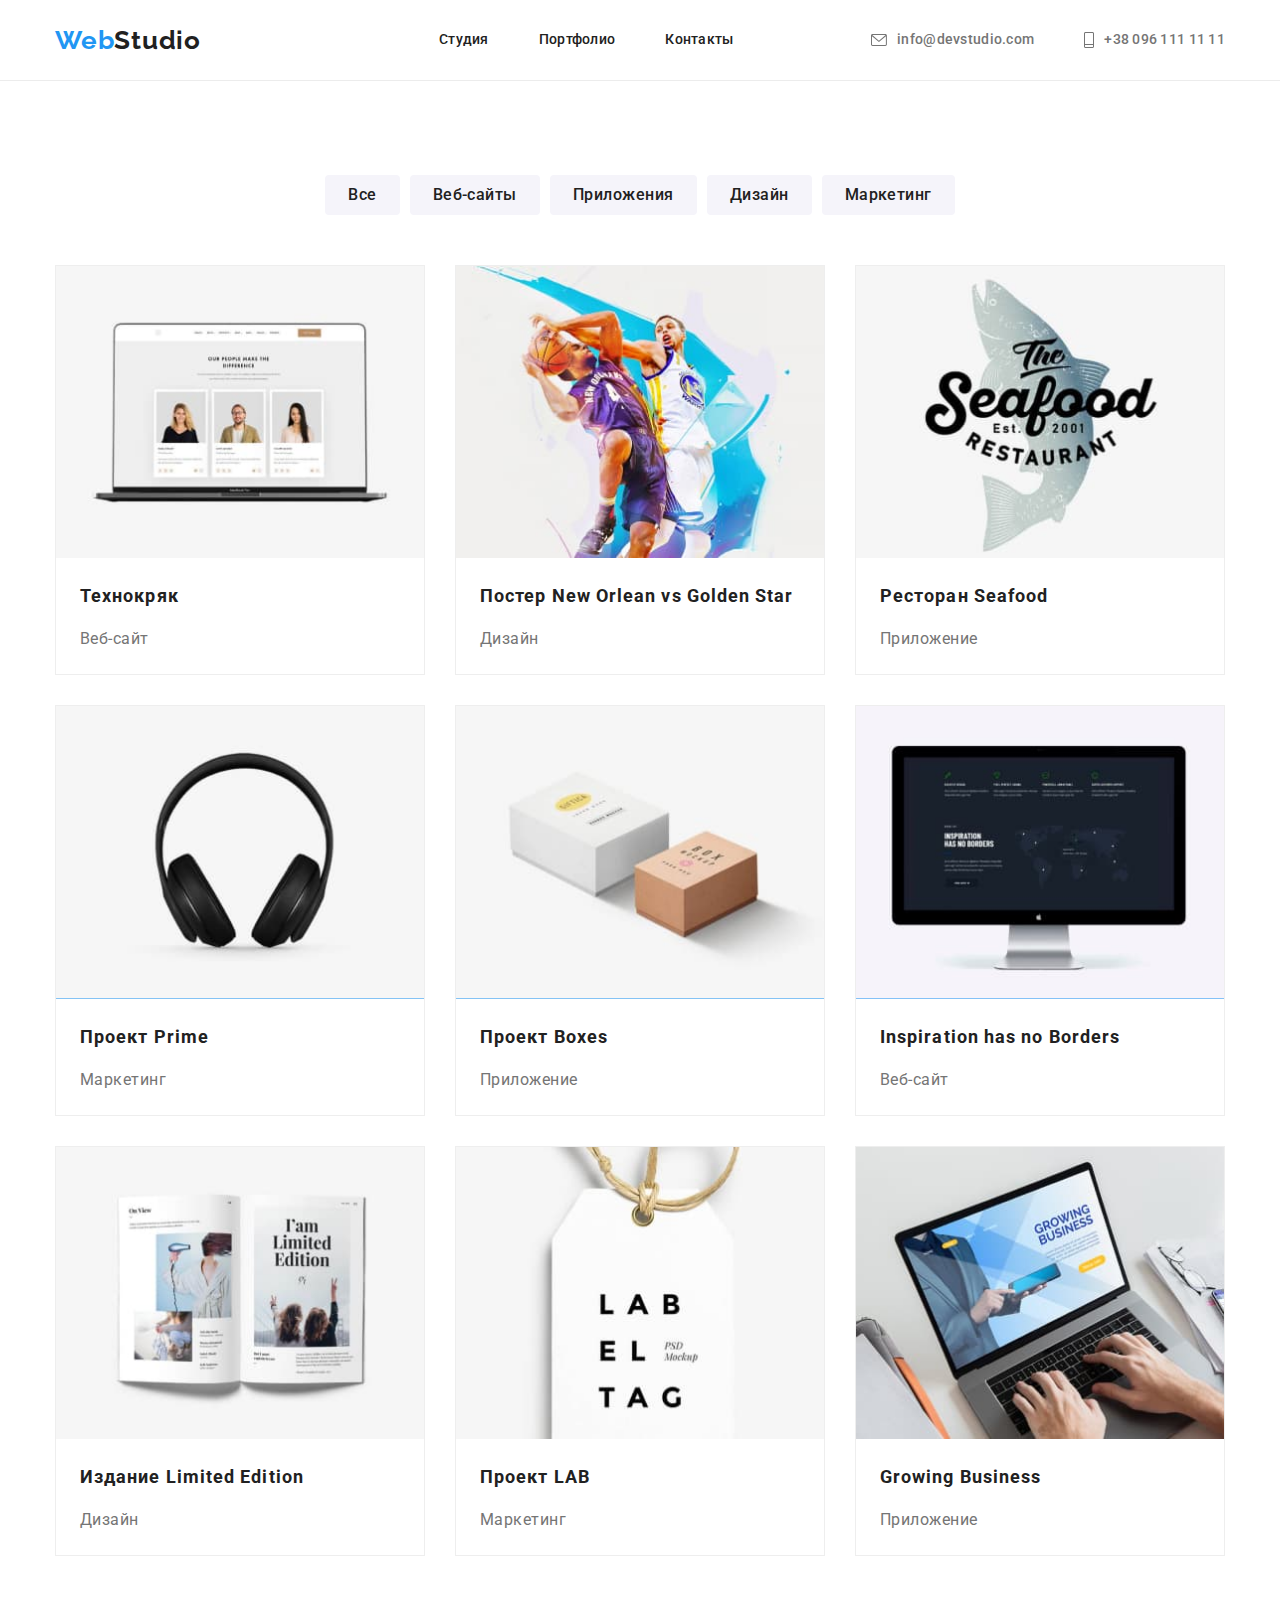
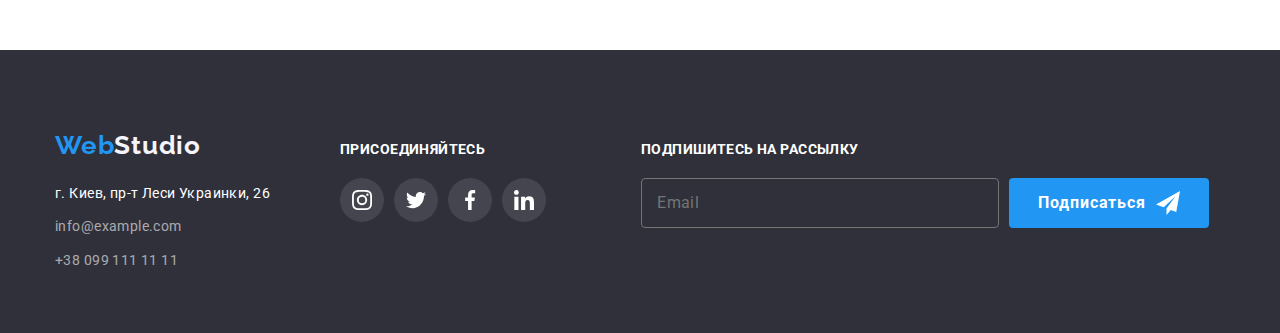
==== portfolio.html @ f43c283a "Initial commit" ====
<!DOCTYPE html>
<html lang="en">
<head>
    <meta charset="UTF-8">
    <meta http-equiv="X-UA-Compatible" content="IE=edge">
    <meta name="viewport" content="width=device-width, initial-scale=1.0">
    <title>Portfolio</title>
    <link rel="preconnect" href="https://fonts.googleapis.com">
    <link rel="preconnect" href="https://fonts.gstatic.com" crossorigin>
    <link href="https://fonts.googleapis.com/css2?family=Raleway:wght@700&family=Roboto:wght@400;500;700;900&display=swap" rel="stylesheet">  
    <link rel="stylesheet" href="https://cdnjs.cloudflare.com/ajax/libs/modern-normalize/1.1.0/modern-normalize.min.css">
    <link rel="stylesheet" href="./css/styles.css"> 
</head>
<body>
     <!--Навігація у шапці-->
     <header class="border-line">
      <div class="container line">
        <nav class="main-nav">
          <a class="logo" href="./index.html">
            <span class="logo accent">Web</span><span class="logo basic">Studio</span>
          </a>
          <ul class="links list ">
            <li class="link-item">
              <a class="navigation" href="./index.html">Студия</a>
            </li>
            <li class="link-item">
              <a class="navigation" href="./portfolio.html">Портфолио</a>
            </li>
            <li class="link-item">
              <a class="navigation" href="Контакты">Контакты</a>
            </li>
          </ul>
        </nav> 
          <ul class="address list">
            <li class="info">
              <a class="contact" href="mailto:info@devstudio.com">
                <svg class="icon" width="16" height="12"> 
                  <use href="./images/icon/sprite.svg#envelope"></use> 
              </svg>info@devstudio.com
              </a>
            </li>
            <li class="info"> 
              <a class="contact" href="tel:+380961111111">
                <svg class="icon" width="10" height="16"> 
                  <use href="./images/icon/sprite.svg#phone"></use> 
              </svg> +38 096 111 11 11
            </a>
             </li>
          </ul>        
      </div>
      
    </header>
      <main>
          <!-- Секція з кнопок -->
          <section class="section" >
            <div class="container">
              <h1 class="hidden-block">Портфолио</h1>
              <ul class="button-list">
                  <li class="button-item">
                    <button class="btn" type="button">Все</button>
                 </li>
                 <li class="button-item">
                    <button class="btn" type="button">Веб-сайты</button>
                 </li>
                 <li class="button-item">
                    <button class="btn" type="button">Приложения</button>
                 </li>
                 <li class="button-item">
                    <button class="btn" type="button">Дизайн</button>
                 </li>
                 <li class="button-item">
                    <button class="btn" type="button">Маркетинг</button>
                 </li>
              </ul>
              <ul class="image-list">
                  <li class="image-item">
                    <a class="card-link" href="./portfolio.html">
                    <div class="relative-thumb">
                      <img src="./images/port (9).jpg" alt="Технокряк" width="370" height="294">
                      <p class="project-info">Ресурс предлагает комплексные предложения с разным уровнем функционала и сервисов.Все это позволит посетителю получить исчерпывающие сведения о компании или частном лице.</p>
                    </div>
                    <div class="thumb">
                      <h2 class="image-name">Технокряк</h2>
                      <p class="type">Веб-сайт</p>
                    </div> 
                  </a>
                  </li>
                  <li class="image-item">
                    <a class="card-link" href="./portfolio.html">
                    <div class="relative-thumb">
                      <img src="./images/port (8).jpg" alt="Постер New Orlean vs Golden Star" width="370" height="294">
                      <p class="project-info">Ресурс предлагает комплексные предложения с разным уровнем функционала и сервисов.Все это позволит посетителю получить исчерпывающие сведения о компании или частном лице.</p>
                    </div>
                    <div class="thumb">
                      <h2 class="image-name">Постер New Orlean vs Golden Star </h2>
                    <p class="type">Дизайн</p>
                    </div>  
                  </a> 
                  </li>
                  <li class="image-item">
                    <a class="card-link" href="./portfolio.html">
                    <div class="relative-thumb">
                      <img src="./images/port (7).jpg" alt="Ресторан Seafood" width="370" height="294">
                      <p class="project-info">Ресурс предлагает комплексные предложения с разным уровнем функционала и сервисов.Все это позволит посетителю получить исчерпывающие сведения о компании или частном лице.</p>
                    </div>
                    <div class="thumb">
                      <h2 class="image-name">Ресторан Seafood</h2>
                      <p class="type">Приложение</p> 
                    </div>
                  </a>
                  </li>
                  <li class="image-item">
                    <a class="card-link" href="./portfolio.html">
                    <div class="relative-thumb">
                      <img src="./images/port (6).jpg" alt="Проект Prime" width="370" height="294">
                      <p class="project-info">Ресурс предлагает комплексные предложения с разным уровнем функционала и сервисов.Все это позволит посетителю получить исчерпывающие сведения о компании или частном лице.</p>
                    </div>
                    <div class="thumb">
                      <h2 class="image-name">Проект Prime</h2>
                      <p class="type">Маркетинг</p>
                    </div>  
                    </a>
                </li>
                <li class="image-item">
                  <a class="card-link" href="./portfolio.html">
                  <div class="relative-thumb">
                    <img src="./images/port (5).jpg" alt="Проект Boxes" width="370" height="294">
                    <p class="project-info">Ресурс предлагает комплексные предложения с разным уровнем функционала и сервисов.Все это позволит посетителю получить исчерпывающие сведения о компании или частном лице.</p>
                  </div>
                  <div class="thumb">
                    <h2 class="image-name">Проект Boxes </h2>
                    <p class="type">Приложение</p>
                  </div>
                </a>
                </li>
                <li class="image-item">
                  <a class="card-link" href="./portfolio.html">
                  <div class="relative-thumb">
                    <img src="./images/port (1).jpg" alt="Inspiration has no Borders" width="370" height="294">
                    <p class="project-info">Ресурс предлагает комплексные предложения с разным уровнем функционала и сервисов.Все это позволит посетителю получить исчерпывающие сведения о компании или частном лице.</p>
                  </div>
                  <div class="thumb">
                    <h2 class="image-name">Inspiration has no Borders</h2>
                    <p class="type">Веб-сайт</p>
                  </div>
                </a>
                </li>
                <li class="image-item">
                  <a class="card-link" href="./portfolio.html">
                  <div class="relative-thumb">
                    <img src="./images/port (4).jpg" alt="Издание Limited Edition" width="370" height="294">
                   <p class="project-info">Ресурс предлагает комплексные предложения с разным уровнем функционала и сервисов.Все это позволит посетителю получить исчерпывающие сведения о компании или частном лице.</p>
                  </div>
                  <div class="thumb">
                    <h2 class="image-name">Издание Limited Edition</h2>
                    <p class="type">Дизайн</p>
                  </div>
                </a>
              </li>
              <li class="image-item">
                <a class="card-link" href="./portfolio.html">
                <div class="relative-thumb">
                  <img src="./images/port (3).jpg" alt="Проект LAB" width="370" height="294">
                  <p class="project-info">Ресурс предлагает комплексные предложения с разным уровнем функционала и сервисов.Все это позволит посетителю получить исчерпывающие сведения о компании или частном лице.</p> 
                </div>
                <div class="thumb">
                  <h2 class="image-name">Проект LAB </h2>
                  <p class="type">Маркетинг</p>
                </div>
              </a>
              </li>
              <li class="image-item">
              <a class="card-link" href="./portfolio.html">
                <div class="relative-thumb">
                  <img src="./images/port (2).jpg" alt="Growing Business" width="370" height="294">
                  <p class="project-info">Ресурс предлагает комплексные предложения с разным уровнем функционала и сервисов.Все это позволит посетителю получить исчерпывающие сведения о компании или частном лице.</p>  
                </div>
                <div class="thumb">
                  <h2 class="image-name">Growing Business</h2>
                  <p class="type">Приложение</p> 
                </div>
              </a>
              </li>   
              </ul>
            </div>  
          </section>
      </main>
      <footer class="footer">
        <div class="container footer-finish">
          <div>
            <div class="webstudio">
            <a class="logotype" href="./index.html">
              <span class="logotype start">Web</span><span class="logotype end">Studio</span>
            </a>
          </div> 
          <address class="address-footer">
              <ul class="info-list">
                  <li class="list-item">
                    <a class="map" href="https://www.google.com/maps/d/u/0/viewer?mid=10uSM3H-mIU3GznYo2szRIEphczw&hl=en_US&ll=50.427326999999984%2C30.538092&z=17">г. Киев, пр-т Леси Украинки, 26</a>
                  </li>
                  <li class="list-item">
                    <a class="contact-footer" href="mailto:info@example.com">info@example.com</a>
                  </li>
                  <li class="list-item">
                    <a class="contact-footer" href="tel:+380991111111">+38 099 111 11 11</a>
                  </li>
              </ul>
          </address>     
          </div>
          
        <div class="join-info">
          <p class="join-us"> ПРИСОЕДИНЯЙТЕСЬ</p>
          <ul class="join-list">
            <li class="join-item">
              <a class="join-link" href="" aria-label="Instagram"> 
              <svg class="join-icon" width="20" height="20"> 
                  <use href="./images/icon/sprite.svg#instagram"></use> 
              </svg> </a> 
            </li>
            <li class="join-item">
              <a class="join-link" href="" aria-label="Instagram"> 
              <svg class="join-icon" width="20" height="20"> 
                  <use href="./images/icon/sprite.svg#twitter"></use> 
              </svg> </a> 
            </li>
            <li class="join-item">
              <a class="join-link" href="" aria-label="Instagram"> 
              <svg class="join-icon" width="20" height="20"> 
                  <use href="./images/icon/sprite.svg#facebook"></use> 
              </svg> </a> 
            </li>
            <li class="join-item">
              <a class="join-link" href="" aria-label="Instagram"> 
              <svg class="join-icon" width="20" height="20"> 
                  <use href="./images/icon/sprite.svg#linkedin"></use> 
              </svg> </a> 
            </li>
          </ul>
        </div>
        <div class="subscription">
          <p class="subscribe-us">Подпишитесь на рассылку</p>
          <form class="footer-form">
            <label class="hidden-block" for="email">Email</label>
            <input class="email-input" type="email" name="email" id="email" placeholder="Email">
            <button class="footer-button" type="submit">
                <span class="footer-subscription">
                  Подписаться
                  <svg class="icon-send" width="24" height="24"> 
                    <use href="./images/icon/sprite.svg#send"></use> 
                </svg>
                </span>
            </button>
          </form>
        </div>
      </div>
    </footer>
</body>
</html>
---- css/styles.css ----
html {
    box-sizing: border-box;
}

*,
*::after,
*::before {
    box-sizing: inherit;
}

h1,
h2,
h3,
h4,
h5,
h6,
p {
    margin: 0;
}

ul{ 
    margin: 0; 
    padding: 0; 
    list-style: none; 
    text-decoration: none;
}

.link {
    text-decoration: none;
    color: inherit;
}

img {
    display: block;
    max-width: 100%;
    height: auto;
}

:root {
--main-text-color:#212121;
--secondary-text-color:#757575;
--main-background-color:#F5F4FA;
--secondary-background-color:#2F303A;
--logo-accent-color: #2196F3;
--logo-main-color: #F5F4FA;
--button-color: #F5F4FA;
--button-background-color:#2196F3;
--active-focus-color: #212121;
--link-text-color:#2196F3;
--link-background-color: #F5F4FA;
--rare-white-text-color: #FFFFFF;
--contacts-text-color: rgba(255, 255, 255, 0.6);
}
body{
    font-family: Roboto, sans-serif;
}

.container{
    width: 1200px;
    padding-left: 15px;
    padding-right: 15px;
    margin: 0 auto;
    /* outline: 2px solid tomato;  */
}

/* LOGO */
.border-line{
    border-bottom: 1px solid rgba(236, 236, 236, 1);
}
.logo{
font-family: 'Raleway';
font-style: normal;
font-weight: 700;
font-size: 26px;
line-height: 1.19;
letter-spacing: 0.03em;
text-decoration: none;
}
.logo .accent{
color: var(--logo-accent-color);
}
.logo .basic{
color: var(--main-text-color);
}
/* LINKS */

.navigation{
color: var(--main-text-color);
text-decoration: none;
transition: color 250ms cubic-bezier(0.4, 0, 0.2, 1);
}
.navigation:hover {
 background-color: transparent;
 color: #2196F3;
 }
 .navigation:focus {
  color: var(--active-focus-color);
}
.navigation:active {
  color: var(--active-focus-color);
 }
.navigation {
 cursor: pointer;
 text-decoration: none;
 }
 .links .navigation{
     display: block;
     padding-top: 32px;
     padding-bottom: 32px;
 }
 .navigation{
    position: relative;
}
.navigation::after{
    position: absolute;
    content:"" ;
    display: block;
    width: 100%;
    height: 5px;
    background-color: #2196F3;
    left: 0;
    bottom: 0;
    border-radius: 2px;
    opacity: 0;
    transition: opacity 250ms cubic-bezier(0.4, 0, 0.2, 1)
}
.navigation:hover::after{
    opacity: 1;
}
 /* WEBSTUDIO HEADER*/
 .line{
    display: flex;
    align-items: center;

} 
  /*LINKS */
  .links {
      display: flex;
  }
.link-item{
font-weight: 500;
font-size: 14px;
line-height: 1.14;
letter-spacing: 0.02em;
text-decoration: none;
list-style-type: none; 
color: var(--main-text-color);
background-color: transparent;
}
.links .link-item:not(:last-child){
    margin-right: 50px;
}
.links{
    margin-left: 238px;
}
.main-nav{
    display: flex;
    align-items: center;

}
.contact{
    align-items: center;
    display: flex;
    transition: color 250ms cubic-bezier(0.4, 0, 0.2, 1);
}
.contact{
    list-style-type: none; 
}

.address{
    margin-left: auto;
}
/* ADDRESS */
.address{
    display: flex;
    align-items: center;
}
.address{
color: var(--secondary-text-color);
font-weight: 500;
font-size: 14px;
line-height: 1.14;
letter-spacing: 0.02em;
text-decoration: none;
list-style-type: none;
}
.address .info:not(:last-child){
    margin-right: 50px;
}
.address .contact{
    display: flex;
    padding-top: 32px;
    padding-bottom: 32px;

}

.contact:hover {
background-color: transparent;
color: var(--link-text-color);
}
.contact:focus {
    color: var(--active-focus-color);
}
.contact:active {
    color: var(--active-focus-color);
}
.contact {
    cursor: pointer;
}
.contact{
    color:  var(--secondary-text-color);
    text-decoration: none;
}
/* .......ICON......... */
.icon{
    margin-right: 10px;
    fill: currentColor;
    transition: color 250ms cubic-bezier(0.4, 0, 0.2, 1);
}
.icon:hover,
.icon:focus{
    color: var(--link-text-color);
}

/* MAIN */

.hero{
    background-image: linear-gradient(
        to right,
        rgba(47, 48, 58, 0.4),
        rgba(47, 48, 58, 0.4)
    ),
    url("../images/hero.jpg");
    background-repeat: no-repeat;
    background-position: center;
    background-size: cover;
}
.hero{
    text-align: center;
    padding-top: 200px;
    padding-bottom: 200px;
    max-width: 1600px;
    height: 600px;
    margin-left: auto;
    margin-right: auto;
}
/* .....................modal window.............. */

.header{
color: var(--rare-white-text-color);
/* background-color: var(--secondary-background-color); */

font-weight: 900;
font-size: 44px;
line-height: 1.36;
text-align: center;
letter-spacing: 0.06em;
text-transform: uppercase;
padding-bottom: 30px;
}
.button{
    border-radius: 4px;
    padding: 10px 32px;
    border: 1px solid transparent;
    align-items: center;
    text-align: center;
    
    font-weight: 700;
    font-size: 16px;
    line-height: 1.87;
    
    letter-spacing: 0.06em;
    color: var(--button-color);
    background-color: var(--button-background-color);
    transition: color 250ms cubic-bezier(0.4, 0, 0.2, 1);
    }
.button:hover {
    background: var(--button-background-color);
    color: var(--button-color);
}
.button:focus {
    color: var(--active-focus-color);
}
.button:active {
    color: var(--active-focus-color);
}
.button{
    cursor: pointer;
}

/* SECTIONS */
.section{
    padding-top: 94px;
    padding-bottom: 94px;
}
/* FEATURES */

.blocks{
font-weight: 700;
font-size: 36px;
line-height: 1.16;
text-align: center;
letter-spacing: 0.03em;
color: var(--main-text-color);
}
.hidden-block{
    position: absolute;
    width: 1px;
    height: 1px;
    margin: -1px;
    border: 0;
    padding: 0;
    white-space: nowrap;
    clip-path: inset(100%);
    clip: rect(0 0 0 0);
    overflow: hidden;
}
.feature-list{
    display: flex;
}
.feature-list .list-item{
    width: 270px;
}
.feature-list .list-item:not(:last-child){
margin-right: 30px;
}

.list-item{
    list-style-type: none;
    text-decoration: none;
}
.features{
font-weight: 700;
font-size: 14px;
line-height: 1.16;
letter-spacing: 0.03em;
text-transform: uppercase;
color: var(--main-text-color);
}
.features{
    margin-bottom: 10px;
}
.description{
font-weight: 400;
font-size: 14px;
line-height: 1.71;
letter-spacing: 0.03em;
color: var(--secondary-text-color);
}
.background-icon{
   padding: 25px 100px;
   justify-content: center;
   align-items: center;
   margin-bottom: 30px;
   background-color: #dbdbde;
}
/* .............................................WHAT WE DO .............................*/
.what-we-do{
    padding-top: 0;
}
.blocks{
    margin-bottom: 50px;
}
.task-list{
    display: flex;
}
.what-we-do .list-item{
    width: 370px;
}
.what-we-do .list-item:not(:last-child){
    margin-right: 30px;
}
.list-item{
    position: relative;
}
.app{
font-weight: 700;
font-size: 14px;
line-height: 1.14;
text-align: center;
letter-spacing: 0.03em;
text-transform: uppercase;
color: var(--rare-white-text-color);
}
.overlay-apps{
    position: absolute;
    display: flex;
    justify-content: center;
    align-items: center;
    width: 370px;
    height: 70px;
    left: 0;
    bottom: 0;
    background-color: rgba(47, 48, 58, 0.8);

}
/* .................................................COMMAND ......................................*/

.team-list{
    display: flex;
}
.team-list .list-item:not(:last-child){
    margin-right: 30px;  
}
.team-list .list-item{
    box-shadow: 0px 1px 3px rgba(0, 0, 0, 0.12), 0px 1px 1px rgba(0, 0, 0, 0.14), 0px 2px 1px rgba(0, 0, 0, 0.2);
border-radius: 0px 0px 4px 4px;
}

.name{
font-weight: 500;
font-size: 16px;
line-height: 1.18;
text-align: center;
letter-spacing: 0.03em;
color: var(--main-text-color);
margin-bottom: 10px;
}
.measures{
    margin-top: 30px;
    margin-bottom: 16px;
}
.occupation{
    font-weight: 400;
    font-size: 16px;
    line-height: 1.18;
    text-align: center;
    letter-spacing: 0.03em;
    color: var(--secondary-text-color);
}

.section .team .list-item{
    box-shadow: 0 10px 10px -5px rgba(0,0,0,0.3);
}

 .network-list{
    display: flex;
    justify-content: center;
    margin-top: 30px;
    margin-bottom: 30px;
}

.network-link{
    transition: background-color 250ms cubic-bezier(0.4, 0, 0.2, 1),
    fill 250ms cubic-bezier(0.4, 0, 0.2, 1),
    border-radius 250ms cubic-bezier(0.4, 0, 0.2, 1) ;
}
.network-link:hover,
.netwotk-link:focus{
    background-color: var(--button-background-color);
    border-radius: 50%;
    fill: #ffffff;
 }
 
.network-item:not(:last-child){
    margin-right: 10px;
} 


.network-link{
    fill: #AFB1B8;
    width: 44px;
    height: 44px;
    display: flex;
    border-radius: 50%;
    justify-content: center;
    align-items: center;
}



/* ................................... ..... . . .  .. .CLIENTS...................................... */
.clients-list{
    display: flex; 
 }
.clients-item{
    display: flex;
    align-items: center;
    justify-content: center;
    cursor: pointer;
    width: 170px;
}
.clients-item:not(:last-child) {
    margin-right: 30px;
}
.clients-link {
    fill: #AFB1B8;
    display: flex;
    width: 170px;
    height: 92px;
    justify-content: center;
    align-items: center;
    color: #AFB1B8;
    border: 1px solid #AFB1B8;
    border-radius: 4px;
    cursor: pointer;
    transition: color 250ms cubic-bezier(0.4, 0, 0.2, 1),
    border 250ms cubic-bezier(0.4, 0, 0.2, 1);
}
.clients-link:hover,
.clients-link:focus {
  color: var(--button-background-color);
  border: 1px solid var(--button-background-color);
}
.clients-logo{
    fill: currentColor;
}
/* ....................PORTFOLIO................ */
.button-list{
    display: flex;
    justify-content: center;
}

.button-list .button-item:not(:last-child){
    margin-right: 10px;
}
.button-list{
    list-style-type: none;
}
.button-list{
    margin-bottom: 50px;
}
.btn:hover,
.btn:focus{
    background: var(--button-background-color);
    color: var(--button-color);
}

.btn:active {
    color: var(--button-background-color);
}
.btn {
    cursor: pointer;
}
.btn{
display: inline-block;
border-radius: 4px;
padding: 6px 22px;
min-width: 72px;
border: 1px solid transparent;

font-weight: 500;
font-size: 16px;
line-height: 1.62;
text-align: center;
letter-spacing: 0.03em;
text-align: center;
color: var(--main-text-color);
background-color: var(--link-background-color);
transition: background-color 250ms cubic-bezier(0.4, 0, 0.2, 1),
color 250ms cubic-bezier(0.4, 0, 0.2, 1);
}


/* ...............PICTURES................... */
.card-link:focus .project-info,
.card-link:hover .project-info {
transform: translateY(0);
}
 .image-list{
    display: flex;
    flex-wrap: wrap;
}
.image-list{
list-style-type: none;
text-decoration: none;
}
.image-item{
margin-right: 30px;
margin-bottom: 30px;
}
.image-item:nth-child(3n) {
 margin-right: 0;
 }
.image-item:nth-last-child(-n + 3) {
    margin-bottom: 0;
}
.image-item{
    width: 370px;
    border: 1px solid #EEEEEE;
    transition:box-shadow 250ms cubic-bezier(0.4, 0, 0.2, 1);
}
.image-item:hover,
.image-item:focus{
    box-shadow: 0px 1px 1px rgba(0, 0, 0, 0.12),
    0px 4px 4px rgba(0, 0, 0, 0.06),
    1px 4px 6px rgba(0, 0, 0, 0.16);
}
.image-name{
font-weight: 700;
font-size: 18px;
line-height: 2;
letter-spacing: 0.06em;
color: var(--main-text-color);
padding-top: 20px;
text-decoration: none;
}
.image-name{
    padding-left: 24px;
    padding-right: 24px;
    margin-bottom: 10px;
}
.image-item .card-link{
    text-decoration: none;
}
.type{
font-weight: 400;
font-size: 16px;
line-height: 1.87;
letter-spacing: 0.03em;
color: var(--secondary-text-color);
padding-bottom: 20px;
text-decoration: none;
}
.type{
    padding-left: 24px;
    padding-right: 24px;
}
.image-item{
    overflow: hidden;
}
 .relative-thumb{
    position: relative;
    overflow: hidden;
}
 .project-info{
font-weight: 400;
font-size: 18px;
line-height: 1.55;
letter-spacing: 0.03em;
color: var(--rare-white-text-color);
} 
.project-info{
    content: "";
    position: absolute;
    display: flex;
    bottom: 0;
    left: 0;
    width: 100%;
    height: 100%;
    background: rgba(33, 150, 243, 0.9);
    padding: 63px 24px;
    transform: translateY(100%);
    transition: transform 1500ms cubic-bezier(0.4, 0, 0.2, 1);
}
.image-item:hover .project-info,
.image-item:focus .project-info{
    transform: translateY( 0);
} 
/* ................................FOOTER .............*/
.container  .footer-finish{
max-width: 1600px;
}
.webstudio{
    margin-top: 20px;
    margin-bottom: 20px;
}
.logotype {
font-family: 'Raleway';
font-weight: 700;
font-size: 26px;
line-height: 1.19;
letter-spacing: 0.03em;
text-decoration: none;

}
.logotype .start{
color: var(--logo-accent-color);
}
.logotype .end {
    color: var(--logo-main-color);
}
.footer{
    padding-top:60px ;
    padding-bottom:60px ;
}
.footer {
background: var(--secondary-background-color);
font-style: normal;
font-weight: 400;
font-size: 14px;
line-height: 1.7;
letter-spacing: 0.03em;

}
.address-footer{
font-style: normal;
font-size: 14px;
line-height: 1.7;
letter-spacing: 0.03em;
}
.info-list .list-item:not(:last-child){
    margin-bottom: 10px;
}
.map{
    color: var(--rare-white-text-color);
    text-decoration: none;
}
.contact-footer{
    color: var(--contacts-text-color);
    text-decoration: none;
}

.footer-finish{
    display: flex;
    align-items: baseline;
}
.join-info{
    display: block;
    margin-left: 70px;
}

.join-us{
    font-style: normal;
    font-weight: 700;
    font-size: 14px;
    line-height: 1.14;
    letter-spacing: 0.03em;
    text-transform: uppercase;
    color: var(--rare-white-text-color);
    margin-bottom: 20px;
    }
.join-list{
display: flex;
justify-content: center;
}
.join-item:not(:last-child) {
    margin-right: 10px;
  }
.join-link{
fill: #ffffff;
width: 44px;
height: 44px;
display: flex;
background-color: rgba(255, 255, 255, 0.1);
border-radius: 50%;
justify-content: center;
 align-items: center;
 transition: background-color 250ms cubic-bezier(0.4, 0, 0.2, 1);
}
.join-link:hover,
.join-link:focus{
    background-color: var(--button-background-color);
}
.subscription{
    display: block;
    margin-left: 95px;
}
.subscribe-us{
    font-style: normal;
font-weight: 700;
font-size: 14px;
line-height: 1.14;
letter-spacing: 0.03em;
text-transform: uppercase;
color: var(--rare-white-text-color);
margin-bottom: 20px;
}
.footer-form{
    display: flex;
    justify-content: center;
    align-items: center;
}
.email-input{
    width: 358px;
    height: 50px;
    margin-right: 10px;
    padding: 15px;
    background: var(--secondary-background-color);
    border-radius: 4px;
    border: 1px solid var(--secondary-text-color);
    outline: 0px;
    color: var(--rare-white-text-color);
    transition:box-shadow 250ms cubic-bezier(0.4, 0, 0.2, 1),
    border-color 250ms cubic-bezier(0.4, 0, 0.2, 1);

}
.email-input::placeholder{
    font-style: normal;
font-weight: 400;
font-size: 16px;
line-height: 1.25;
letter-spacing: 0.03em;
color: var(--secondary-text-color);
}
.email-input:hover,
.email-input:focus{
    box-shadow: 0px 1px 1px rgba(0, 0, 0, 0.12),
    0px 4px 4px rgba(0, 0, 0, 0.06),
    1px 4px 6px rgba(0, 0, 0, 0.16);
    border-color: var(--button-color);
}

.footer-button{
    display: flex;
    align-items: center;
    justify-content: center;
    width: 200px;
    height: 50px;
    background-color: var(--button-background-color);
    border-radius: 4px;
    border: transparent;
    transition:box-shadow 250ms cubic-bezier(0.4, 0, 0.2, 1);
}
.footer-button:hover,
.footer-button:focus{
    box-shadow: 0px 1px 1px rgba(0, 0, 0, 0.12),
    0px 4px 4px rgba(0, 0, 0, 0.06),
    1px 4px 6px rgba(0, 0, 0, 0.16);
}
.footer-button{
    cursor: pointer;
}
.footer-subscription{
font-weight: 700;
font-size: 16px;
line-height: 1.87;
letter-spacing: 0.06em;
color: var(--rare-white-text-color);
display: flex;
align-items: center;
justify-content: center;
}

.icon-send{
    margin-left: 10px;
}
/* -----модалка----- */

.backdrop.is-hidden {
    opacity: 0;
    pointer-events: none;
}
.backdrop{
    position: fixed;
    top: 0;
    left: 0;

    width: 100%;
    height: 100%;
    opacity: 1;
    transition: opacity 250ms cubic-bezier(0.4, 0, 0.2, 1);
    background: rgba(0, 0, 0, 0.2);

   
}

.modal{
    position: absolute;
    top: 50%;
    left: 50%;
    transform: translate(-50%, -50%);
    border-radius: 4px;

    width: 528px;
    min-height: 581px;
    padding: 40px;

    background-color: var(--primary-background-color);

    background: #FFFFFF;
    transition: opacity 250ms cubic-bezier(0.4, 0, 0.2, 1),
    box-shadow: 250ms cubic-bezier(0.4, 0, 0.2, 1);  
}

.modal:hover,
.modal:focus{
    box-shadow: 0px 4px 4px rgba(0, 0, 0, 0.25); 
}
.close-button {
    position: absolute;
    top: 8px;
    right: 8px;

    width: 30px;
    height: 30px;

    background-color: var(--primary-background-color);
    border: 1px solid rgba(0, 0, 0, 0.1);
    border-radius: 50%;

    cursor: pointer;

    transition: border 250ms cubic-bezier(0.4, 0, 0.2, 1),
    fill 250ms cubic-bezier(0.4, 0, 0.2, 1); 
}

.close-button:hover,
.close-button:focus {
    border: 1px solid rgb(189, 187, 187);
    fill: var(--button-background-color);
}
.window{
    display: flex;
    flex-direction: column;
    align-items: center;
    justify-content: center;
}
.callback{
font-weight: 700;
font-size: 20px;
line-height: 1.15;
text-align: center;
letter-spacing: 0.03em;
color: var(--main-text-color);
text-shadow: 0px 4px 4px rgba(0, 0, 0, 0.25);
margin-bottom: 12px;
}

.modal-form{
    display: flex;
    flex-direction: column;
    align-items: center;
    justify-content: center;
}
.form-label{
    position: relative;
    display: block;
    margin-bottom: 10px;
}


.modal-icon{
    position: absolute;
    top: 70%;
    left: 13px;
    transform: translateY(-50%);  
    transition: fill 250ms cubic-bezier(0.4, 0, 0.2, 1); 
}

.form-input{
    width: 448px;
    height: 40px;
    border-radius: 4px;
    border: 2px solid rgba(33, 33, 33, 0.2);
    padding: 12px 16px;
    padding-left: 42px;
    transition: border 250ms cubic-bezier(0.4, 0, 0.2, 1);
}
.form-input:focus~.modal-icon{
    fill: var(--button-background-color);
}
.form-input:hover~.modal-icon{
    fill: var(--button-background-color);
}
.form-input:hover,
.form-input:focus{
    border-color: var(--button-background-color);
    outline: 0;
}
.textarea:hover,
.textarea:focus{
    border-color: var(--button-background-color);
    outline: 0;
}

.field-type{
    top: -17px;
    left: 0%;
    transform: translateY(-50%);
    display: inline-block;
    margin-bottom: 5px;

    font-weight: 400;
    font-size: 12px;
    line-height: 1.16;
    letter-spacing: 0.01em;
    color: var(--secondary-text-color)
    
}
.textarea{
    width: 448px;
    height: 120px;
    resize: none;
    border-radius: 4px;
    border: 2px solid rgba(33, 33, 33, 0.2);
    font-weight: 400;
    font-size: 12px;
    line-height: 1.16;
    letter-spacing: 0.01em;
    color: rgba(0, 0, 0, 0.5);
    padding: 12px 16px;
}
.textarea::placeholder{
    font-weight: 400;
    font-size: 12px;
    line-height: 1.16;
    letter-spacing: 0.01em;
    color: rgba(117, 117, 117, 0.5);
}
.checkbox-input{
    position: absolute;
    width: 1px;
    height: 1px;
    margin: -1px;
    border: 0;
    padding: 0;
    clip: rect(0 0 0 0);
    overflow: hidden;
}


.checkbox-label{
    position:relative;
    display: flex;
    justify-content: center; 
    align-items: center;
    margin-top: 10px;
    margin-bottom: 30px;
}
/* .checkbox-label:hover .custom-checkbox{
    border-color: var(--button-background-color);
} */

.checkbox-input:checked + .check-icon{
opacity: 1;
background-color: var(--button-background-color);
transform: translateY(25%); 
}

.check-icon{
position: absolute;
top: 0;
left: 0;

border-radius: 2px;
width: 16px;
height: 15px;
transform: translateY(25%);
opacity: 0;
transition: transform 250ms cubic-bezier(0.4, 0, 0.2, 1), opacity 250ms cubic-bezier(0.4, 0, 0.2, 1) ;
}
.custom-checkbox {
    position: absolute;
    top: 0;
    left: 0;
    transform: translateY(25%); 

    display: block;
    width: 16px;
    height: 15px;
    border: 2px solid var(--active-focus-color);
    border-radius: 2px;
    transition: border-color 250ms cubic-bezier(0.4, 0, 0.2, 1);
}

.checkbox-input:hover ~ .custom-checkbox,
.checkbox-input:focus ~ .custom-checkbox{
    border-color: var(--button-background-color);
}
.checkbox-input:checked ~ .custom-checkbox{
    border-color: var(--button-background-color);
}
.agreement-text{
    font-weight: 400;
    font-size: 14px;
    line-height: 1.71;
    letter-spacing: 0.03em;
    color: var(--secondary-text-color);
    margin-left: 30px;
}
.agreement-link{
    color: var(--link-text-color);
}
.text-button{
    font-weight: 700;
font-size: 16px;
line-height: 1.87;

display: flex;
align-items: center;
text-align: center;
justify-content: center;
letter-spacing: 0.06em;
color: var(--button-color);
}


.send-button{
    width: 200px;
    height: 50px;
    background-color: var(--button-background-color);
    border: transparent;
    border-radius: 4px;
    
    margin-left: 164px;
    margin-right: 164px;
    transition: background 250ms cubic-bezier(0.4, 0, 0.2, 1);
    }
.send-button:hover,
.send-button:focus{
 background-color:#0c8bf3;
}
.send-button{
    cursor: pointer;
}
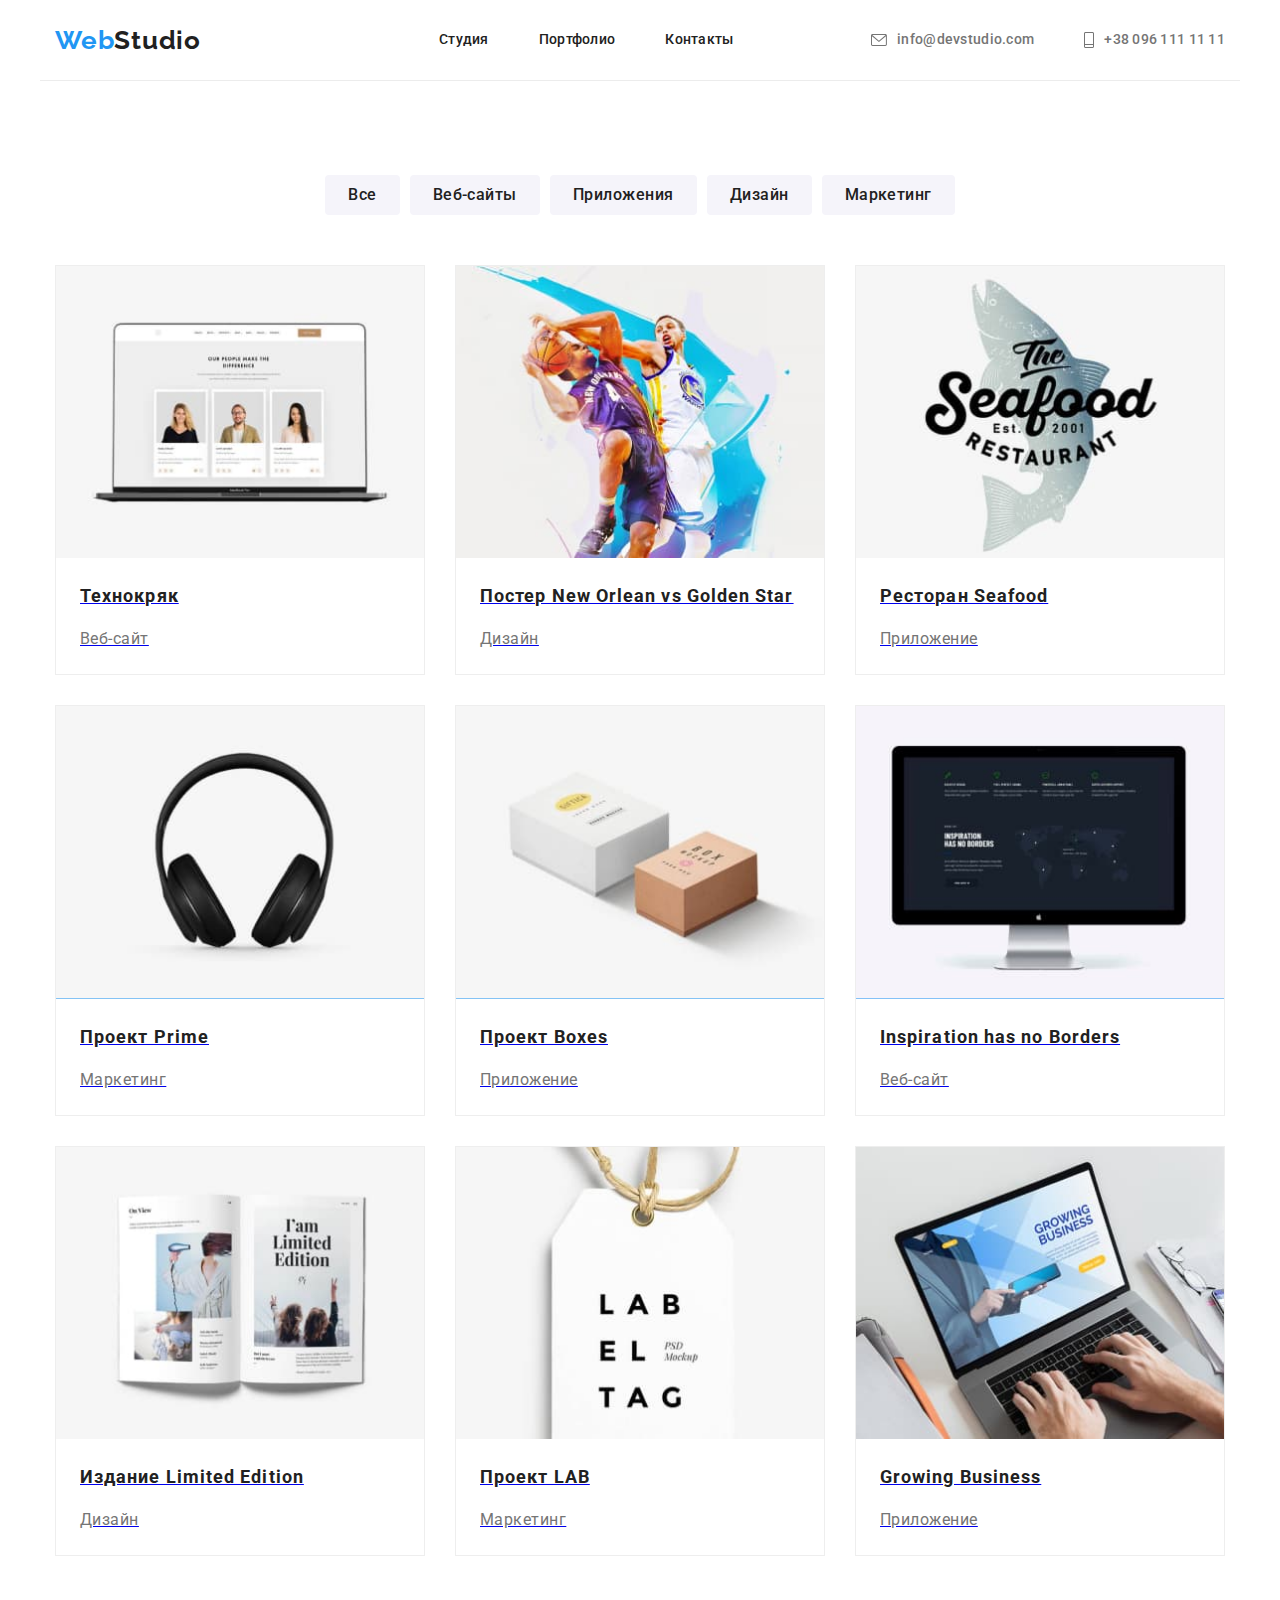
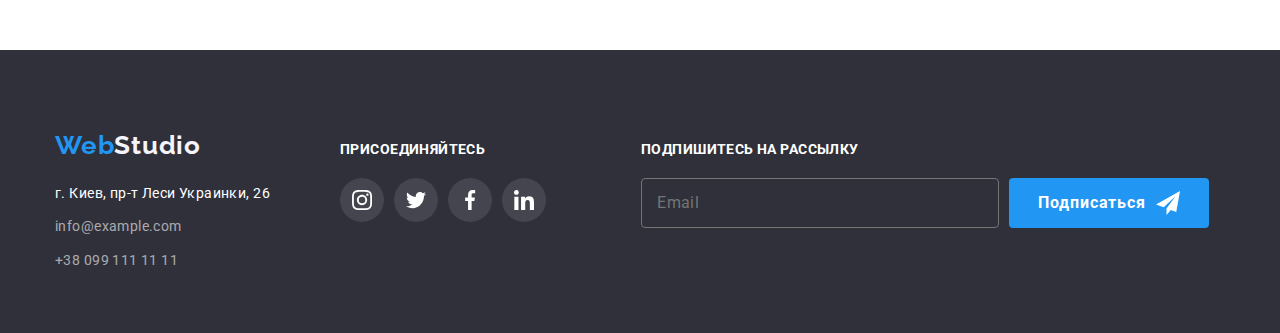
==== commit dcca2c7f: "without modal" ====
--- a/portfolio.html
+++ b/portfolio.html
@@ -13,171 +13,171 @@
 </head>
 <body>
      <!--Навігація у шапці-->
-     <header class="border-line">
-      <div class="container line">
-        <nav class="main-nav">
-          <a class="logo" href="./index.html">
-            <span class="logo accent">Web</span><span class="logo basic">Studio</span>
+     <header class="headline">
+      <div class="container headline-container">
+        <nav class="navigation">
+          <a class="navigation__logo" href="./index.html">
+            <span class="navigation__logo accent">Web</span><span class="navigation__logo basic">Studio</span>
           </a>
-          <ul class="links list ">
-            <li class="link-item">
-              <a class="navigation" href="./index.html">Студия</a>
-            </li>
-            <li class="link-item">
-              <a class="navigation" href="./portfolio.html">Портфолио</a>
-            </li>
-            <li class="link-item">
-              <a class="navigation" href="Контакты">Контакты</a>
+          <ul class="navigation__list ">
+            <li class="navigation__item">
+              <a class="navigation__link" href="./index.html">Студия</a>
+            </li>
+            <li class="navigation__item">
+              <a class="navigation__link" href="./portfolio.html">Портфолио</a>
+            </li>
+            <li class="navigation__item">
+              <a class="navigation__link" href="Контакты">Контакты</a>
             </li>
           </ul>
-        </nav> 
-          <ul class="address list">
-            <li class="info">
-              <a class="contact" href="mailto:info@devstudio.com">
-                <svg class="icon" width="16" height="12"> 
+        </nav>  
+          <ul class="address__list ">
+            <li class="address__item">
+              <a class="address__link" href="mailto:info@devstudio.com">
+                <svg class="address__icon" width="16" height="12"> 
                   <use href="./images/icon/sprite.svg#envelope"></use> 
               </svg>info@devstudio.com
               </a>
             </li>
-            <li class="info"> 
-              <a class="contact" href="tel:+380961111111">
-                <svg class="icon" width="10" height="16"> 
+            <li class="address__item"> 
+              <a class="address__link" href="tel:+380961111111">
+                <svg class="address__icon" width="10" height="16"> 
                   <use href="./images/icon/sprite.svg#phone"></use> 
               </svg> +38 096 111 11 11
             </a>
              </li>
-          </ul>        
+          </ul>   
       </div>
       
     </header>
       <main>
           <!-- Секція з кнопок -->
-          <section class="section" >
-            <div class="container">
-              <h1 class="hidden-block">Портфолио</h1>
-              <ul class="button-list">
-                  <li class="button-item">
+          <section class="button section" >
+            <div class="container button-container">
+              <h1 class="button__header visually-hidden">Портфолио</h1>
+              <ul class="button__list">
+                  <li class="button__item">
                     <button class="btn" type="button">Все</button>
                  </li>
-                 <li class="button-item">
+                 <li class="button__item">
                     <button class="btn" type="button">Веб-сайты</button>
                  </li>
-                 <li class="button-item">
+                 <li class="button__item">
                     <button class="btn" type="button">Приложения</button>
                  </li>
-                 <li class="button-item">
+                 <li class="button__item">
                     <button class="btn" type="button">Дизайн</button>
                  </li>
-                 <li class="button-item">
+                 <li class="button__item">
                     <button class="btn" type="button">Маркетинг</button>
                  </li>
               </ul>
-              <ul class="image-list">
-                  <li class="image-item">
-                    <a class="card-link" href="./portfolio.html">
-                    <div class="relative-thumb">
-                      <img src="./images/port (9).jpg" alt="Технокряк" width="370" height="294">
-                      <p class="project-info">Ресурс предлагает комплексные предложения с разным уровнем функционала и сервисов.Все это позволит посетителю получить исчерпывающие сведения о компании или частном лице.</p>
-                    </div>
-                    <div class="thumb">
-                      <h2 class="image-name">Технокряк</h2>
-                      <p class="type">Веб-сайт</p>
+              <ul class="card__list">
+                  <li class="card__item">
+                    <a class="card__link" href="./portfolio.html">
+                    <div class="card__layout">
+                      <img class="card__img" src="./images/port (9).jpg" alt="Технокряк" width="370" height="294">
+                      <p class="card__text">Ресурс предлагает комплексные предложения с разным уровнем функционала и сервисов.Все это позволит посетителю получить исчерпывающие сведения о компании или частном лице.</p>
+                    </div>
+                    <div class="card__info">
+                      <h2 class="card__name">Технокряк</h2>
+                      <p class="card__type">Веб-сайт</p>
                     </div> 
                   </a>
                   </li>
-                  <li class="image-item">
-                    <a class="card-link" href="./portfolio.html">
-                    <div class="relative-thumb">
-                      <img src="./images/port (8).jpg" alt="Постер New Orlean vs Golden Star" width="370" height="294">
-                      <p class="project-info">Ресурс предлагает комплексные предложения с разным уровнем функционала и сервисов.Все это позволит посетителю получить исчерпывающие сведения о компании или частном лице.</p>
-                    </div>
-                    <div class="thumb">
-                      <h2 class="image-name">Постер New Orlean vs Golden Star </h2>
-                    <p class="type">Дизайн</p>
+                  <li class="card__item">
+                    <a class="card__link" href="./portfolio.html">
+                    <div class="card__layout">
+                      <img class="card__img" src="./images/port (8).jpg" alt="Постер New Orlean vs Golden Star" width="370" height="294">
+                      <p class="card__text">Ресурс предлагает комплексные предложения с разным уровнем функционала и сервисов.Все это позволит посетителю получить исчерпывающие сведения о компании или частном лице.</p>
+                    </div>
+                    <div class="card__info">
+                      <h2 class="card__name">Постер New Orlean vs Golden Star </h2>
+                    <p class="card__type">Дизайн</p>
                     </div>  
                   </a> 
                   </li>
-                  <li class="image-item">
-                    <a class="card-link" href="./portfolio.html">
-                    <div class="relative-thumb">
-                      <img src="./images/port (7).jpg" alt="Ресторан Seafood" width="370" height="294">
-                      <p class="project-info">Ресурс предлагает комплексные предложения с разным уровнем функционала и сервисов.Все это позволит посетителю получить исчерпывающие сведения о компании или частном лице.</p>
-                    </div>
-                    <div class="thumb">
-                      <h2 class="image-name">Ресторан Seafood</h2>
-                      <p class="type">Приложение</p> 
+                  <li class="card__item">
+                    <a class="card__link" href="./portfolio.html">
+                    <div class="card__layout">
+                      <img class="card__img" src="./images/port (7).jpg" alt="Ресторан Seafood" width="370" height="294">
+                      <p class="card__text">Ресурс предлагает комплексные предложения с разным уровнем функционала и сервисов.Все это позволит посетителю получить исчерпывающие сведения о компании или частном лице.</p>
+                    </div>
+                    <div class="card__info">
+                      <h2 class="card__name">Ресторан Seafood</h2>
+                      <p class="card__type">Приложение</p> 
                     </div>
                   </a>
                   </li>
-                  <li class="image-item">
-                    <a class="card-link" href="./portfolio.html">
-                    <div class="relative-thumb">
-                      <img src="./images/port (6).jpg" alt="Проект Prime" width="370" height="294">
-                      <p class="project-info">Ресурс предлагает комплексные предложения с разным уровнем функционала и сервисов.Все это позволит посетителю получить исчерпывающие сведения о компании или частном лице.</p>
-                    </div>
-                    <div class="thumb">
-                      <h2 class="image-name">Проект Prime</h2>
-                      <p class="type">Маркетинг</p>
+                  <li class="card__item">
+                    <a class="card__link" href="./portfolio.html">
+                    <div class="card__layout">
+                      <img  class="card__img" src="./images/port (6).jpg" alt="Проект Prime" width="370" height="294">
+                      <p class="card__text">Ресурс предлагает комплексные предложения с разным уровнем функционала и сервисов.Все это позволит посетителю получить исчерпывающие сведения о компании или частном лице.</p>
+                    </div>
+                    <div class="card__info">
+                      <h2 class="card__name">Проект Prime</h2>
+                      <p class="card__type">Маркетинг</p>
                     </div>  
                     </a>
                 </li>
-                <li class="image-item">
-                  <a class="card-link" href="./portfolio.html">
-                  <div class="relative-thumb">
-                    <img src="./images/port (5).jpg" alt="Проект Boxes" width="370" height="294">
-                    <p class="project-info">Ресурс предлагает комплексные предложения с разным уровнем функционала и сервисов.Все это позволит посетителю получить исчерпывающие сведения о компании или частном лице.</p>
-                  </div>
-                  <div class="thumb">
-                    <h2 class="image-name">Проект Boxes </h2>
-                    <p class="type">Приложение</p>
+                <li class="card__item">
+                  <a class="card__link" href="./portfolio.html">
+                  <div class="card__layout">
+                    <img class="card__img" src="./images/port (5).jpg" alt="Проект Boxes" width="370" height="294">
+                    <p class="card__text">Ресурс предлагает комплексные предложения с разным уровнем функционала и сервисов.Все это позволит посетителю получить исчерпывающие сведения о компании или частном лице.</p>
+                  </div>
+                  <div class="card__info">
+                    <h2 class="card__name">Проект Boxes </h2>
+                    <p class="card__type">Приложение</p>
                   </div>
                 </a>
                 </li>
-                <li class="image-item">
-                  <a class="card-link" href="./portfolio.html">
-                  <div class="relative-thumb">
-                    <img src="./images/port (1).jpg" alt="Inspiration has no Borders" width="370" height="294">
-                    <p class="project-info">Ресурс предлагает комплексные предложения с разным уровнем функционала и сервисов.Все это позволит посетителю получить исчерпывающие сведения о компании или частном лице.</p>
-                  </div>
-                  <div class="thumb">
-                    <h2 class="image-name">Inspiration has no Borders</h2>
-                    <p class="type">Веб-сайт</p>
+                <li class="card__item">
+                  <a class="card__link" href="./portfolio.html">
+                  <div class="card__layout">
+                    <img  class="card__img" src="./images/port (1).jpg" alt="Inspiration has no Borders" width="370" height="294">
+                    <p class="card__text">Ресурс предлагает комплексные предложения с разным уровнем функционала и сервисов.Все это позволит посетителю получить исчерпывающие сведения о компании или частном лице.</p>
+                  </div>
+                  <div class="card__info">
+                    <h2 class="card__name">Inspiration has no Borders</h2>
+                    <p class="card__type">Веб-сайт</p>
                   </div>
                 </a>
                 </li>
-                <li class="image-item">
-                  <a class="card-link" href="./portfolio.html">
-                  <div class="relative-thumb">
-                    <img src="./images/port (4).jpg" alt="Издание Limited Edition" width="370" height="294">
-                   <p class="project-info">Ресурс предлагает комплексные предложения с разным уровнем функционала и сервисов.Все это позволит посетителю получить исчерпывающие сведения о компании или частном лице.</p>
-                  </div>
-                  <div class="thumb">
-                    <h2 class="image-name">Издание Limited Edition</h2>
-                    <p class="type">Дизайн</p>
+                <li class="card__item">
+                  <a class="card__link" href="./portfolio.html">
+                  <div class="card__layout">
+                    <img class="card__img" src="./images/port (4).jpg" alt="Издание Limited Edition" width="370" height="294">
+                   <p class="card__text">Ресурс предлагает комплексные предложения с разным уровнем функционала и сервисов.Все это позволит посетителю получить исчерпывающие сведения о компании или частном лице.</p>
+                  </div>
+                  <div class="card__info">
+                    <h2 class="card__name">Издание Limited Edition</h2>
+                    <p class="card__type">Дизайн</p>
                   </div>
                 </a>
               </li>
-              <li class="image-item">
-                <a class="card-link" href="./portfolio.html">
-                <div class="relative-thumb">
-                  <img src="./images/port (3).jpg" alt="Проект LAB" width="370" height="294">
-                  <p class="project-info">Ресурс предлагает комплексные предложения с разным уровнем функционала и сервисов.Все это позволит посетителю получить исчерпывающие сведения о компании или частном лице.</p> 
-                </div>
-                <div class="thumb">
-                  <h2 class="image-name">Проект LAB </h2>
-                  <p class="type">Маркетинг</p>
+              <li class="card__item">
+                <a class="card__link" href="./portfolio.html">
+                <div class="card__layout">
+                  <img class="card__img" src="./images/port (3).jpg" alt="Проект LAB" width="370" height="294">
+                  <p class="card__text">Ресурс предлагает комплексные предложения с разным уровнем функционала и сервисов.Все это позволит посетителю получить исчерпывающие сведения о компании или частном лице.</p> 
+                </div>
+                <div class="card__info">
+                  <h2 class="card__name">Проект LAB </h2>
+                  <p class="card__type">Маркетинг</p>
                 </div>
               </a>
               </li>
-              <li class="image-item">
-              <a class="card-link" href="./portfolio.html">
-                <div class="relative-thumb">
-                  <img src="./images/port (2).jpg" alt="Growing Business" width="370" height="294">
-                  <p class="project-info">Ресурс предлагает комплексные предложения с разным уровнем функционала и сервисов.Все это позволит посетителю получить исчерпывающие сведения о компании или частном лице.</p>  
-                </div>
-                <div class="thumb">
-                  <h2 class="image-name">Growing Business</h2>
-                  <p class="type">Приложение</p> 
+              <li class="card__item">
+              <a class="card__link" href="./portfolio.html">
+                <div class="card__layout">
+                  <img class="card__img" src="./images/port (2).jpg" alt="Growing Business" width="370" height="294">
+                  <p class="card__text">Ресурс предлагает комплексные предложения с разным уровнем функционала и сервисов.Все это позволит посетителю получить исчерпывающие сведения о компании или частном лице.</p>  
+                </div>
+                <div class="card__info">
+                  <h2 class="card__name">Growing Business</h2>
+                  <p class="card__type">Приложение</p> 
                 </div>
               </a>
               </li>   
@@ -186,7 +186,7 @@
           </section>
       </main>
       <footer class="footer">
-        <div class="container footer-finish">
+        <div class="container footer-container">
           <div>
             <div class="webstudio">
             <a class="logotype" href="./index.html">
@@ -208,44 +208,44 @@
           </address>     
           </div>
           
-        <div class="join-info">
-          <p class="join-us"> ПРИСОЕДИНЯЙТЕСЬ</p>
-          <ul class="join-list">
-            <li class="join-item">
-              <a class="join-link" href="" aria-label="Instagram"> 
-              <svg class="join-icon" width="20" height="20"> 
+        <div class="join">
+          <p class="join__text"> ПРИСОЕДИНЯЙТЕСЬ</p>
+          <ul class="join__list">
+            <li class="join__item">
+              <a class="join__link" href="" aria-label="Instagram"> 
+              <svg class="join__icon" width="20" height="20"> 
                   <use href="./images/icon/sprite.svg#instagram"></use> 
               </svg> </a> 
             </li>
-            <li class="join-item">
-              <a class="join-link" href="" aria-label="Instagram"> 
-              <svg class="join-icon" width="20" height="20"> 
+            <li class="join__item">
+              <a class="join__link" href="" aria-label="Instagram"> 
+              <svg class="join__icon" width="20" height="20"> 
                   <use href="./images/icon/sprite.svg#twitter"></use> 
               </svg> </a> 
             </li>
-            <li class="join-item">
-              <a class="join-link" href="" aria-label="Instagram"> 
-              <svg class="join-icon" width="20" height="20"> 
+            <li class="join__item">
+              <a class="join__link" href="" aria-label="Instagram"> 
+              <svg class="join__icon" width="20" height="20"> 
                   <use href="./images/icon/sprite.svg#facebook"></use> 
               </svg> </a> 
             </li>
-            <li class="join-item">
-              <a class="join-link" href="" aria-label="Instagram"> 
-              <svg class="join-icon" width="20" height="20"> 
+            <li class="join__item">
+              <a class="join__link" href="" aria-label="Instagram"> 
+              <svg class="join__icon" width="20" height="20"> 
                   <use href="./images/icon/sprite.svg#linkedin"></use> 
               </svg> </a> 
             </li>
           </ul>
         </div>
         <div class="subscription">
-          <p class="subscribe-us">Подпишитесь на рассылку</p>
-          <form class="footer-form">
-            <label class="hidden-block" for="email">Email</label>
-            <input class="email-input" type="email" name="email" id="email" placeholder="Email">
-            <button class="footer-button" type="submit">
-                <span class="footer-subscription">
+          <p class="subscription__text">Подпишитесь на рассылку</p>
+          <form class="subscription__form">
+            <label class="subscription__label visually-hidden" for="email">Email</label>
+            <input class="subscription__input" type="email" name="email" id="email" placeholder="Email">
+            <button class="subscription__button" type="submit">
+                <span class="subscription__word">
                   Подписаться
-                  <svg class="icon-send" width="24" height="24"> 
+                  <svg class="subscription__icon" width="24" height="24"> 
                     <use href="./images/icon/sprite.svg#send"></use> 
                 </svg>
                 </span>
--- a/css/styles.css
+++ b/css/styles.css
@@ -64,10 +64,19 @@
 }
 
 /* LOGO */
-.border-line{
+.headline-container{
+    display: flex;
+    align-items: center;
+    justify-content: center;
     border-bottom: 1px solid rgba(236, 236, 236, 1);
-}
-.logo{
+} 
+.navigation{
+    display: flex;
+    align-items: center;
+}
+
+
+.navigation__logo{
 font-family: 'Raleway';
 font-style: normal;
 font-weight: 700;
@@ -76,42 +85,42 @@
 letter-spacing: 0.03em;
 text-decoration: none;
 }
-.logo .accent{
+.navigation__logo .accent{
 color: var(--logo-accent-color);
 }
-.logo .basic{
+.navigation__logo .basic{
 color: var(--main-text-color);
 }
 /* LINKS */
 
-.navigation{
+.navigation__link{
 color: var(--main-text-color);
 text-decoration: none;
 transition: color 250ms cubic-bezier(0.4, 0, 0.2, 1);
 }
-.navigation:hover {
+.navigation__link:hover {
  background-color: transparent;
  color: #2196F3;
  }
- .navigation:focus {
+ .navigation__link:focus {
   color: var(--active-focus-color);
 }
-.navigation:active {
+.navigation__link:active {
   color: var(--active-focus-color);
  }
-.navigation {
+.navigation__link {
  cursor: pointer;
  text-decoration: none;
  }
- .links .navigation{
+ .navigation__list .navigation__link{
      display: block;
      padding-top: 32px;
      padding-bottom: 32px;
  }
- .navigation{
+ .navigation__link{
     position: relative;
 }
-.navigation::after{
+.navigation__link::after{
     position: absolute;
     content:"" ;
     display: block;
@@ -124,20 +133,16 @@
     opacity: 0;
     transition: opacity 250ms cubic-bezier(0.4, 0, 0.2, 1)
 }
-.navigation:hover::after{
+.navigation__link:hover::after{
     opacity: 1;
 }
- /* WEBSTUDIO HEADER*/
- .line{
-    display: flex;
-    align-items: center;
-
-} 
-  /*LINKS */
-  .links {
-      display: flex;
-  }
-.link-item{
+
+
+.navigation__list {
+     display: flex;
+}
+
+.navigation__item{
 font-weight: 500;
 font-size: 14px;
 line-height: 1.14;
@@ -147,35 +152,36 @@
 color: var(--main-text-color);
 background-color: transparent;
 }
-.links .link-item:not(:last-child){
+.navigation__list .navigation__item:not(:last-child){
     margin-right: 50px;
 }
-.links{
+.navigation__list{
     margin-left: 238px;
 }
-.main-nav{
-    display: flex;
-    align-items: center;
-
-}
-.contact{
+.navigation__link{
+    display: flex;
+    align-items: center;
+
+}
+/*/////////////////////// ADDRESS */
+.address__link{
     align-items: center;
     display: flex;
     transition: color 250ms cubic-bezier(0.4, 0, 0.2, 1);
 }
-.contact{
+.address__link{
     list-style-type: none; 
 }
 
-.address{
+.address__list{
     margin-left: auto;
 }
-/* ADDRESS */
-.address{
-    display: flex;
-    align-items: center;
-}
-.address{
+
+.address__list{
+    display: flex;
+    align-items: center;
+}
+.address__list{
 color: var(--secondary-text-color);
 font-weight: 500;
 font-size: 14px;
@@ -184,41 +190,41 @@
 text-decoration: none;
 list-style-type: none;
 }
-.address .info:not(:last-child){
+.address__list .address__item:not(:last-child){
     margin-right: 50px;
 }
-.address .contact{
+.address__list .address__link{
     display: flex;
     padding-top: 32px;
     padding-bottom: 32px;
 
 }
 
-.contact:hover {
+.address__link:hover {
 background-color: transparent;
 color: var(--link-text-color);
 }
-.contact:focus {
+.address__link:focus {
     color: var(--active-focus-color);
 }
-.contact:active {
+.address__link:active {
     color: var(--active-focus-color);
 }
-.contact {
+.address__link {
     cursor: pointer;
 }
-.contact{
+.address__link{
     color:  var(--secondary-text-color);
     text-decoration: none;
 }
 /* .......ICON......... */
-.icon{
+.address__icon{
     margin-right: 10px;
     fill: currentColor;
     transition: color 250ms cubic-bezier(0.4, 0, 0.2, 1);
 }
-.icon:hover,
-.icon:focus{
+.address__icon:hover,
+.address__icon:focus{
     color: var(--link-text-color);
 }
 
@@ -246,7 +252,7 @@
 }
 /* .....................modal window.............. */
 
-.header{
+.hero__header{
 color: var(--rare-white-text-color);
 /* background-color: var(--secondary-background-color); */
 
@@ -258,7 +264,7 @@
 text-transform: uppercase;
 padding-bottom: 30px;
 }
-.button{
+.hero__button{
     border-radius: 4px;
     padding: 10px 32px;
     border: 1px solid transparent;
@@ -274,17 +280,17 @@
     background-color: var(--button-background-color);
     transition: color 250ms cubic-bezier(0.4, 0, 0.2, 1);
     }
-.button:hover {
+.hero__button:hover {
     background: var(--button-background-color);
     color: var(--button-color);
 }
-.button:focus {
+.hero__button:focus {
     color: var(--active-focus-color);
 }
-.button:active {
+.hero__button:active {
     color: var(--active-focus-color);
 }
-.button{
+.hero__button{
     cursor: pointer;
 }
 
@@ -295,7 +301,7 @@
 }
 /* FEATURES */
 
-.blocks{
+.header{
 font-weight: 700;
 font-size: 36px;
 line-height: 1.16;
@@ -303,7 +309,7 @@
 letter-spacing: 0.03em;
 color: var(--main-text-color);
 }
-.hidden-block{
+.visually-hidden{
     position: absolute;
     width: 1px;
     height: 1px;
@@ -315,21 +321,21 @@
     clip: rect(0 0 0 0);
     overflow: hidden;
 }
-.feature-list{
-    display: flex;
-}
-.feature-list .list-item{
+.feature__list{
+    display: flex;
+}
+.feature__list .feature__item{
     width: 270px;
 }
-.feature-list .list-item:not(:last-child){
+.feature__list .feature__item:not(:last-child){
 margin-right: 30px;
 }
 
-.list-item{
+.feature-item{
     list-style-type: none;
     text-decoration: none;
 }
-.features{
+.feature__name{
 font-weight: 700;
 font-size: 14px;
 line-height: 1.16;
@@ -337,17 +343,17 @@
 text-transform: uppercase;
 color: var(--main-text-color);
 }
-.features{
+.feature__name{
     margin-bottom: 10px;
 }
-.description{
+.feature__description{
 font-weight: 400;
 font-size: 14px;
 line-height: 1.71;
 letter-spacing: 0.03em;
 color: var(--secondary-text-color);
 }
-.background-icon{
+.feature__background-icon{
    padding: 25px 100px;
    justify-content: center;
    align-items: center;
@@ -355,25 +361,25 @@
    background-color: #dbdbde;
 }
 /* .............................................WHAT WE DO .............................*/
-.what-we-do{
+.design{
     padding-top: 0;
 }
-.blocks{
+.header{
     margin-bottom: 50px;
 }
-.task-list{
-    display: flex;
-}
-.what-we-do .list-item{
+.design__list{
+    display: flex;
+}
+.design .design__item{
     width: 370px;
 }
-.what-we-do .list-item:not(:last-child){
+.design .design__item:not(:last-child){
     margin-right: 30px;
 }
-.list-item{
+.design__item{
     position: relative;
 }
-.app{
+.design__app{
 font-weight: 700;
 font-size: 14px;
 line-height: 1.14;
@@ -382,7 +388,7 @@
 text-transform: uppercase;
 color: var(--rare-white-text-color);
 }
-.overlay-apps{
+.design__overlay{
     position: absolute;
     display: flex;
     justify-content: center;
@@ -394,20 +400,20 @@
     background-color: rgba(47, 48, 58, 0.8);
 
 }
-/* .................................................COMMAND ......................................*/
-
-.team-list{
-    display: flex;
-}
-.team-list .list-item:not(:last-child){
+/* .................................................TEAM ......................................*/
+
+.team__list{
+    display: flex;
+}
+.team__list .team__item:not(:last-child){
     margin-right: 30px;  
 }
-.team-list .list-item{
+.team__list .team__item{
     box-shadow: 0px 1px 3px rgba(0, 0, 0, 0.12), 0px 1px 1px rgba(0, 0, 0, 0.14), 0px 2px 1px rgba(0, 0, 0, 0.2);
 border-radius: 0px 0px 4px 4px;
 }
 
-.name{
+.team__name{
 font-weight: 500;
 font-size: 16px;
 line-height: 1.18;
@@ -416,11 +422,11 @@
 color: var(--main-text-color);
 margin-bottom: 10px;
 }
-.measures{
+.team__info{
     margin-top: 30px;
     margin-bottom: 16px;
 }
-.occupation{
+.team__occupation{
     font-weight: 400;
     font-size: 16px;
     line-height: 1.18;
@@ -429,35 +435,35 @@
     color: var(--secondary-text-color);
 }
 
-.section .team .list-item{
+.team .team__item{
     box-shadow: 0 10px 10px -5px rgba(0,0,0,0.3);
 }
 
- .network-list{
+ .network__list{
     display: flex;
     justify-content: center;
     margin-top: 30px;
     margin-bottom: 30px;
 }
 
-.network-link{
+.network__link{
     transition: background-color 250ms cubic-bezier(0.4, 0, 0.2, 1),
     fill 250ms cubic-bezier(0.4, 0, 0.2, 1),
     border-radius 250ms cubic-bezier(0.4, 0, 0.2, 1) ;
 }
-.network-link:hover,
-.netwotk-link:focus{
+.network__link:hover,
+.netwotk__link:focus{
     background-color: var(--button-background-color);
     border-radius: 50%;
     fill: #ffffff;
  }
  
-.network-item:not(:last-child){
+.network__item:not(:last-child){
     margin-right: 10px;
 } 
 
 
-.network-link{
+.network__link{
     fill: #AFB1B8;
     width: 44px;
     height: 44px;
@@ -470,20 +476,20 @@
 
 
 /* ................................... ..... . . .  .. .CLIENTS...................................... */
-.clients-list{
+.clients__list{
     display: flex; 
  }
-.clients-item{
+.clients__item{
     display: flex;
     align-items: center;
     justify-content: center;
     cursor: pointer;
     width: 170px;
 }
-.clients-item:not(:last-child) {
+.clients__item:not(:last-child) {
     margin-right: 30px;
 }
-.clients-link {
+.clients__link {
     fill: #AFB1B8;
     display: flex;
     width: 170px;
@@ -497,27 +503,27 @@
     transition: color 250ms cubic-bezier(0.4, 0, 0.2, 1),
     border 250ms cubic-bezier(0.4, 0, 0.2, 1);
 }
-.clients-link:hover,
-.clients-link:focus {
+.clients__link:hover,
+.clients__link:focus {
   color: var(--button-background-color);
   border: 1px solid var(--button-background-color);
 }
-.clients-logo{
+.clients__logo{
     fill: currentColor;
 }
 /* ....................PORTFOLIO................ */
-.button-list{
+.button__list{
     display: flex;
     justify-content: center;
 }
 
-.button-list .button-item:not(:last-child){
+.button__list .button__item:not(:last-child){
     margin-right: 10px;
 }
-.button-list{
+.button__list{
     list-style-type: none;
 }
-.button-list{
+.button__list{
     margin-bottom: 50px;
 }
 .btn:hover,
@@ -553,40 +559,40 @@
 
 
 /* ...............PICTURES................... */
-.card-link:focus .project-info,
-.card-link:hover .project-info {
+.card__link:focus .card__text,
+.card__link:hover .card__text {
 transform: translateY(0);
 }
- .image-list{
+ .card__list{
     display: flex;
     flex-wrap: wrap;
 }
-.image-list{
+.card__list{
 list-style-type: none;
 text-decoration: none;
 }
-.image-item{
+.card__item{
 margin-right: 30px;
 margin-bottom: 30px;
 }
-.image-item:nth-child(3n) {
+.card__item:nth-child(3n) {
  margin-right: 0;
  }
-.image-item:nth-last-child(-n + 3) {
+.card__item:nth-last-child(-n + 3) {
     margin-bottom: 0;
 }
-.image-item{
+.card__item{
     width: 370px;
     border: 1px solid #EEEEEE;
     transition:box-shadow 250ms cubic-bezier(0.4, 0, 0.2, 1);
 }
-.image-item:hover,
-.image-item:focus{
+.card__item:hover,
+.card__item:focus{
     box-shadow: 0px 1px 1px rgba(0, 0, 0, 0.12),
     0px 4px 4px rgba(0, 0, 0, 0.06),
     1px 4px 6px rgba(0, 0, 0, 0.16);
 }
-.image-name{
+.card__name{
 font-weight: 700;
 font-size: 18px;
 line-height: 2;
@@ -595,15 +601,15 @@
 padding-top: 20px;
 text-decoration: none;
 }
-.image-name{
+.card__name{
     padding-left: 24px;
     padding-right: 24px;
     margin-bottom: 10px;
 }
-.image-item .card-link{
+.card__item .card-link{
     text-decoration: none;
 }
-.type{
+.card__type{
 font-weight: 400;
 font-size: 16px;
 line-height: 1.87;
@@ -612,25 +618,25 @@
 padding-bottom: 20px;
 text-decoration: none;
 }
-.type{
+.card__type{
     padding-left: 24px;
     padding-right: 24px;
 }
-.image-item{
+.card__item{
     overflow: hidden;
 }
- .relative-thumb{
+ .card__layout{
     position: relative;
     overflow: hidden;
 }
- .project-info{
+ .card__text{
 font-weight: 400;
 font-size: 18px;
 line-height: 1.55;
 letter-spacing: 0.03em;
 color: var(--rare-white-text-color);
 } 
-.project-info{
+.card__text{ 
     content: "";
     position: absolute;
     display: flex;
@@ -643,12 +649,12 @@
     transform: translateY(100%);
     transition: transform 1500ms cubic-bezier(0.4, 0, 0.2, 1);
 }
-.image-item:hover .project-info,
-.image-item:focus .project-info{
+.card__item:hover .project-info,
+.card__item:focus .project-info{
     transform: translateY( 0);
 } 
-/* ................................FOOTER .............*/
-.container  .footer-finish{
+/* .................../////.............FOOTER .........///////....*/
+.container  .footer-container{
 max-width: 1600px;
 }
 .webstudio{
@@ -701,16 +707,17 @@
     text-decoration: none;
 }
 
-.footer-finish{
+.footer-container{
     display: flex;
     align-items: baseline;
 }
-.join-info{
+/* <<<<<<<<<<<<<<JOIN>>>>>>>>>>>>>>>>>>>> */
+.join{
     display: block;
     margin-left: 70px;
 }
 
-.join-us{
+.join__text{
     font-style: normal;
     font-weight: 700;
     font-size: 14px;
@@ -720,14 +727,14 @@
     color: var(--rare-white-text-color);
     margin-bottom: 20px;
     }
-.join-list{
+.join__list{
 display: flex;
 justify-content: center;
 }
-.join-item:not(:last-child) {
+.join__item:not(:last-child) {
     margin-right: 10px;
   }
-.join-link{
+.join__link{
 fill: #ffffff;
 width: 44px;
 height: 44px;
@@ -738,15 +745,15 @@
  align-items: center;
  transition: background-color 250ms cubic-bezier(0.4, 0, 0.2, 1);
 }
-.join-link:hover,
-.join-link:focus{
+.join__link:hover,
+.join__link:focus{
     background-color: var(--button-background-color);
 }
 .subscription{
     display: block;
     margin-left: 95px;
 }
-.subscribe-us{
+.subscription__text{
     font-style: normal;
 font-weight: 700;
 font-size: 14px;
@@ -756,12 +763,12 @@
 color: var(--rare-white-text-color);
 margin-bottom: 20px;
 }
-.footer-form{
+.subscription__form{
     display: flex;
     justify-content: center;
     align-items: center;
 }
-.email-input{
+.subscription__input{
     width: 358px;
     height: 50px;
     margin-right: 10px;
@@ -775,7 +782,7 @@
     border-color 250ms cubic-bezier(0.4, 0, 0.2, 1);
 
 }
-.email-input::placeholder{
+.subscription__input::placeholder{
     font-style: normal;
 font-weight: 400;
 font-size: 16px;
@@ -783,15 +790,15 @@
 letter-spacing: 0.03em;
 color: var(--secondary-text-color);
 }
-.email-input:hover,
-.email-input:focus{
+.subscription__input:hover,
+.subscription__input:focus{
     box-shadow: 0px 1px 1px rgba(0, 0, 0, 0.12),
     0px 4px 4px rgba(0, 0, 0, 0.06),
     1px 4px 6px rgba(0, 0, 0, 0.16);
     border-color: var(--button-color);
 }
 
-.footer-button{
+.subscription__button{
     display: flex;
     align-items: center;
     justify-content: center;
@@ -802,16 +809,16 @@
     border: transparent;
     transition:box-shadow 250ms cubic-bezier(0.4, 0, 0.2, 1);
 }
-.footer-button:hover,
-.footer-button:focus{
+.subscription__button:hover,
+.subscription__button:focus{
     box-shadow: 0px 1px 1px rgba(0, 0, 0, 0.12),
     0px 4px 4px rgba(0, 0, 0, 0.06),
     1px 4px 6px rgba(0, 0, 0, 0.16);
 }
-.footer-button{
+.subscription__button{
     cursor: pointer;
 }
-.footer-subscription{
+.subscription__word{
 font-weight: 700;
 font-size: 16px;
 line-height: 1.87;
@@ -822,10 +829,10 @@
 justify-content: center;
 }
 
-.icon-send{
+.subscription__icon{
     margin-left: 10px;
 }
-/* -----модалка----- */
+/* ----/////////////////////////////-модалка----- */
 
 .backdrop.is-hidden {
     opacity: 0;
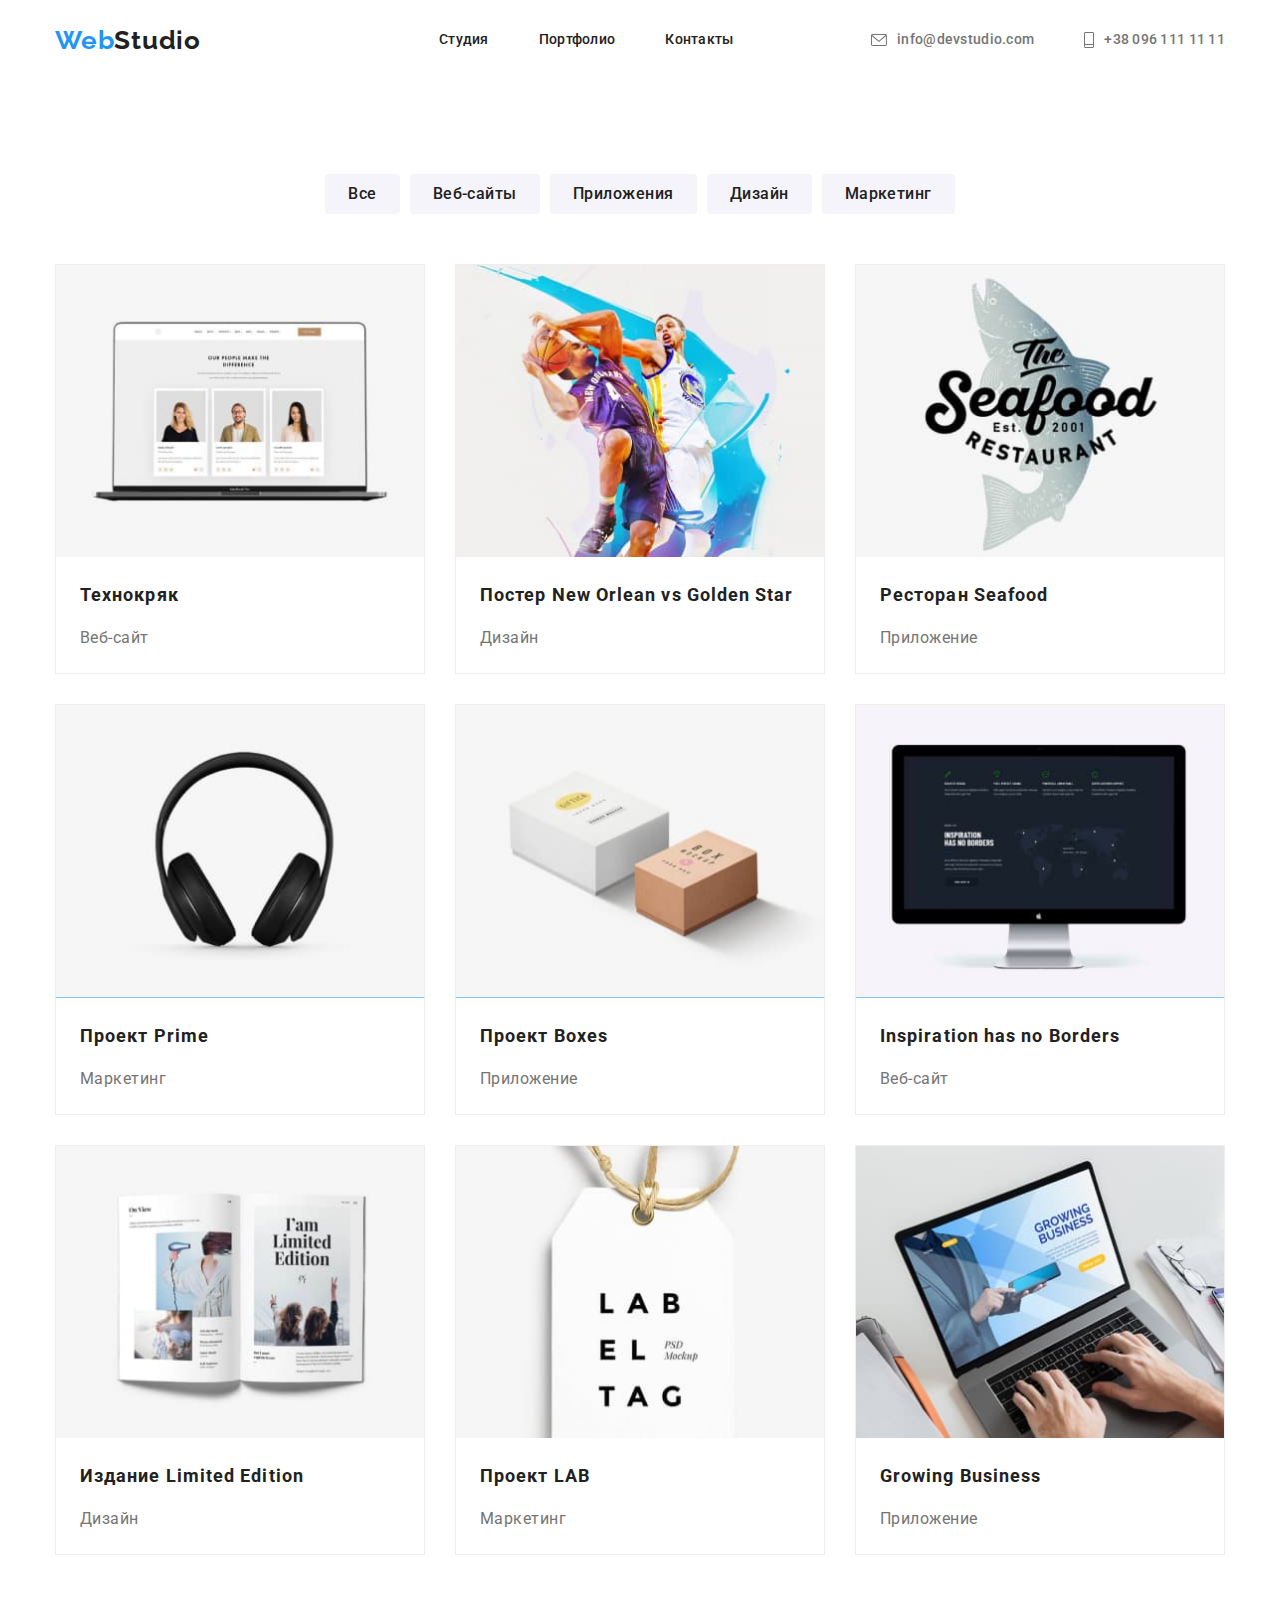
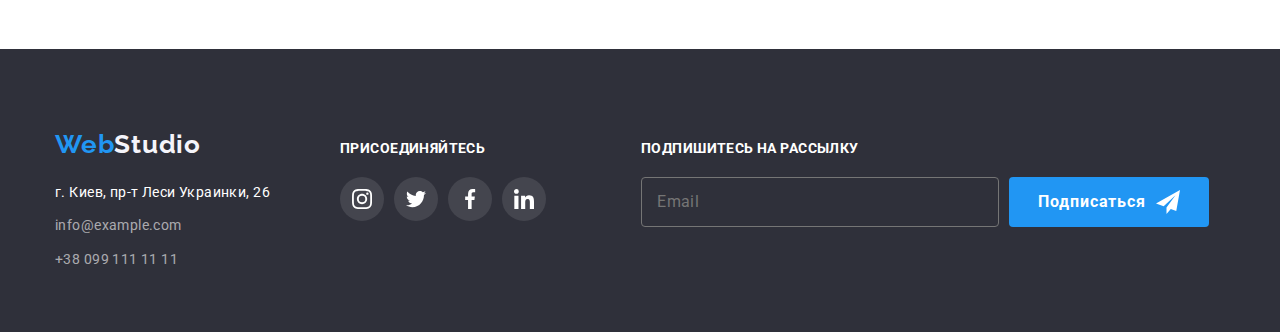
==== commit b0ea3f55: "gg" ====
--- a/portfolio.html
+++ b/portfolio.html
@@ -13,8 +13,8 @@
 </head>
 <body>
      <!--Навігація у шапці-->
-     <header class="headline">
-      <div class="container headline-container">
+     <header class="header">
+      <div class="container header__container">
         <nav class="navigation">
           <a class="navigation__logo" href="./index.html">
             <span class="navigation__logo accent">Web</span><span class="navigation__logo basic">Studio</span>
@@ -52,10 +52,11 @@
     </header>
       <main>
           <!-- Секція з кнопок -->
-          <section class="button section" >
-            <div class="container button-container">
-              <h1 class="button__header visually-hidden">Портфолио</h1>
-              <ul class="button__list">
+          <section class="portfolio section" >
+            <div class="container portfolio__container">
+              <h1 class="portfolio__header visually-hidden">Портфолио</h1>
+              <div class="button">
+                <ul class="button__list">
                   <li class="button__item">
                     <button class="btn" type="button">Все</button>
                  </li>
@@ -72,7 +73,9 @@
                     <button class="btn" type="button">Маркетинг</button>
                  </li>
               </ul>
-              <ul class="card__list">
+              </div>
+              <div class="card">
+                <ul class="card__list">
                   <li class="card__item">
                     <a class="card__link" href="./portfolio.html">
                     <div class="card__layout">
@@ -182,11 +185,14 @@
               </a>
               </li>   
               </ul>
+              </div>
+              
+              
             </div>  
           </section>
       </main>
       <footer class="footer">
-        <div class="container footer-container">
+        <div class="container footer__container">
           <div>
             <div class="webstudio">
             <a class="logotype" href="./index.html">
--- a/css/styles.css
+++ b/css/styles.css
@@ -25,7 +25,7 @@
     text-decoration: none;
 }
 
-.link {
+a{
     text-decoration: none;
     color: inherit;
 }
@@ -64,11 +64,11 @@
 }
 
 /* LOGO */
-.headline-container{
+.header__container{
     display: flex;
     align-items: center;
     justify-content: center;
-    border-bottom: 1px solid rgba(236, 236, 236, 1);
+    border-bottom: -1px solid rgba(236, 236, 236, 1);
 } 
 .navigation{
     display: flex;
@@ -301,7 +301,7 @@
 }
 /* FEATURES */
 
-.header{
+.heading{
 font-weight: 700;
 font-size: 36px;
 line-height: 1.16;
@@ -364,7 +364,7 @@
 .design{
     padding-top: 0;
 }
-.header{
+.heading{
     margin-bottom: 50px;
 }
 .design__list{
@@ -592,6 +592,7 @@
     0px 4px 4px rgba(0, 0, 0, 0.06),
     1px 4px 6px rgba(0, 0, 0, 0.16);
 }
+
 .card__name{
 font-weight: 700;
 font-size: 18px;
@@ -654,7 +655,7 @@
     transform: translateY( 0);
 } 
 /* .................../////.............FOOTER .........///////....*/
-.container  .footer-container{
+.container  .footer__container{
 max-width: 1600px;
 }
 .webstudio{
@@ -707,7 +708,7 @@
     text-decoration: none;
 }
 
-.footer-container{
+.footer__container{
     display: flex;
     align-items: baseline;
 }
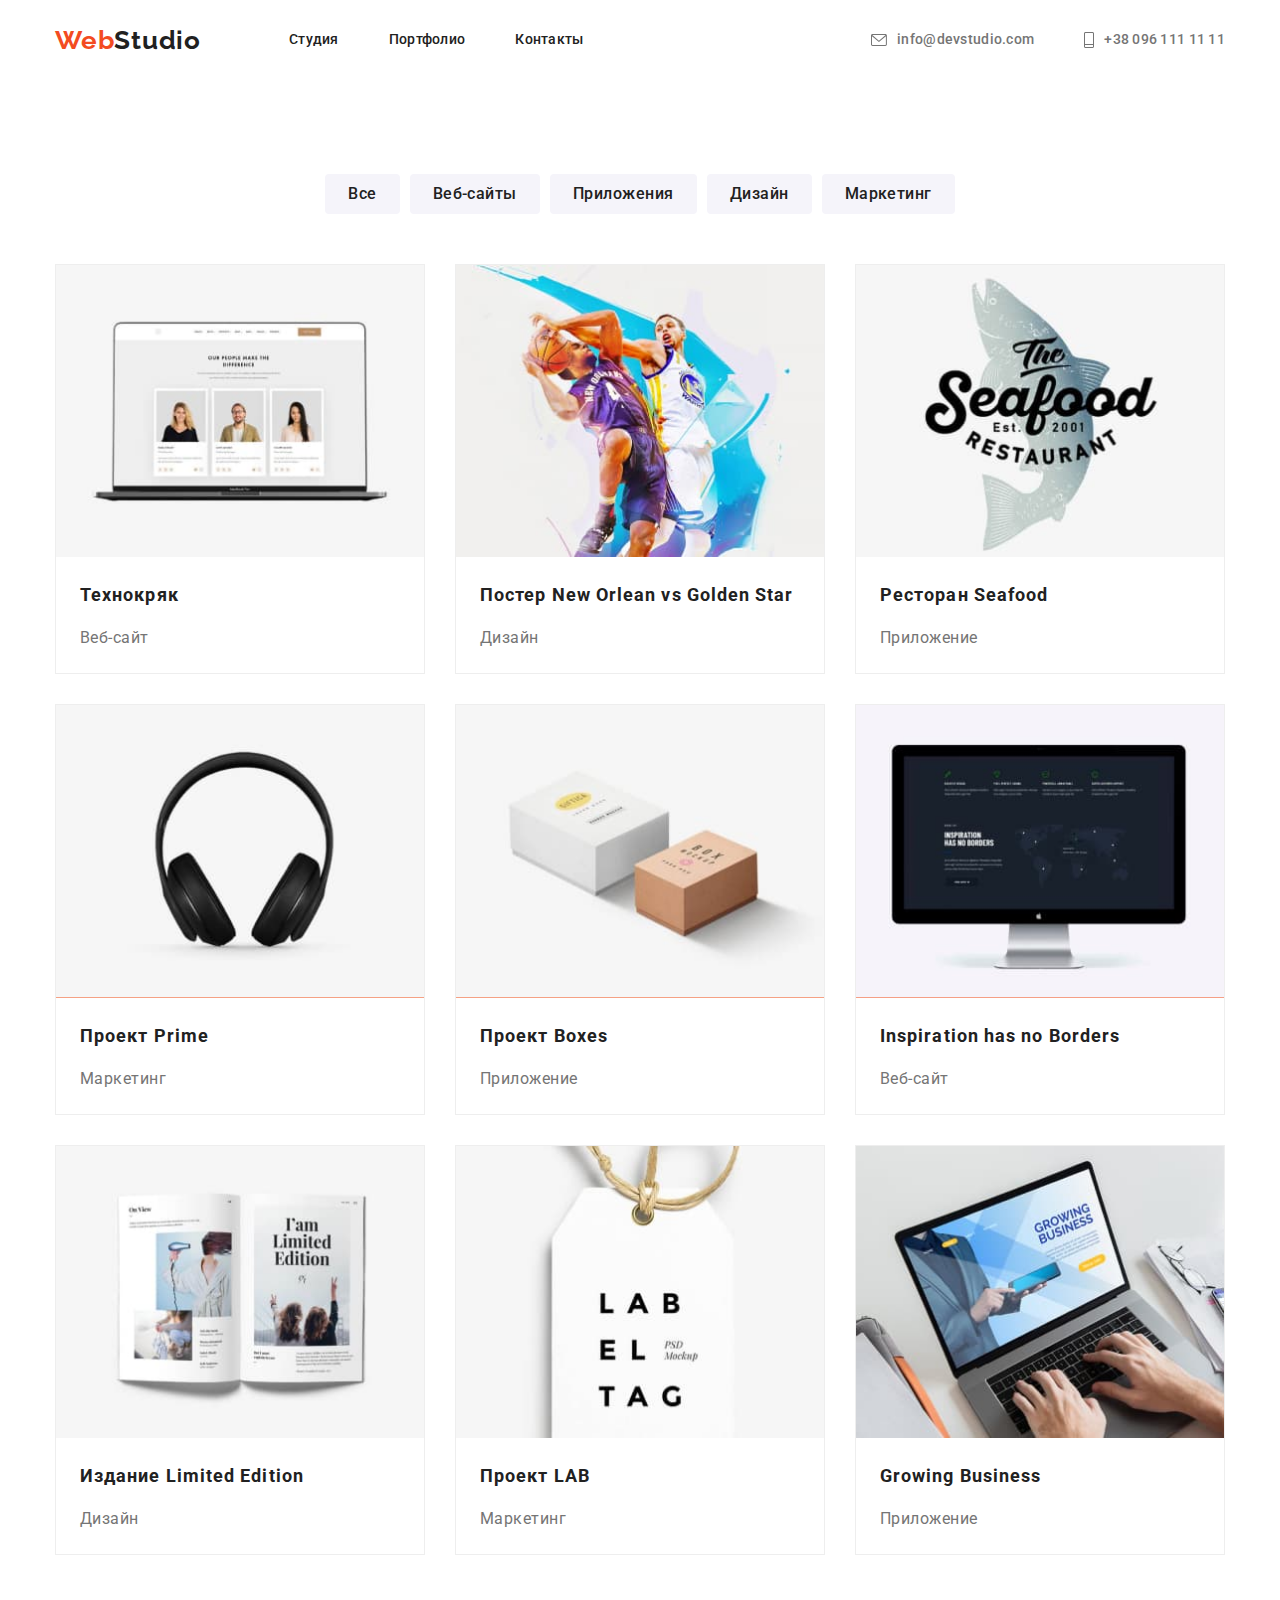
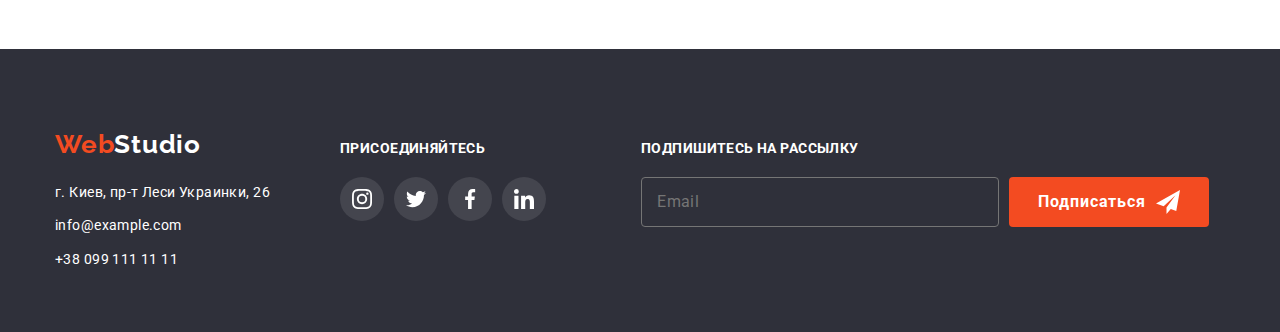
==== commit a22e472f: "orange accent" ====
--- a/portfolio.html
+++ b/portfolio.html
@@ -30,7 +30,8 @@
               <a class="navigation__link" href="Контакты">Контакты</a>
             </li>
           </ul>
-        </nav>  
+        </nav>
+        <div class="address">
           <ul class="address__list ">
             <li class="address__item">
               <a class="address__link" href="mailto:info@devstudio.com">
@@ -47,6 +48,7 @@
             </a>
              </li>
           </ul>   
+        </div> 
       </div>
       
     </header>
--- a/css/styles.css
+++ b/css/styles.css
@@ -37,20 +37,16 @@
 }
 
 :root {
---main-text-color:#212121;
---secondary-text-color:#757575;
+--main-color:#212121;
+--secondary-color:#757575;
 --main-background-color:#F5F4FA;
 --secondary-background-color:#2F303A;
---logo-accent-color: #2196F3;
---logo-main-color: #F5F4FA;
---button-color: #F5F4FA;
---button-background-color:#2196F3;
---active-focus-color: #212121;
---link-text-color:#2196F3;
---link-background-color: #F5F4FA;
---rare-white-text-color: #FFFFFF;
+--accent-color: #f34b21;
+--text-color: #FFFFFF;
 --contacts-text-color: rgba(255, 255, 255, 0.6);
-}
+--layout-color: rgba(243, 86, 33, 0.9);
+}
+
 body{
     font-family: Roboto, sans-serif;
 }
@@ -86,27 +82,27 @@
 text-decoration: none;
 }
 .navigation__logo .accent{
-color: var(--logo-accent-color);
+color: var(--accent-color);
 }
 .navigation__logo .basic{
-color: var(--main-text-color);
+color: var(--main-color);
 }
 /* LINKS */
 
 .navigation__link{
-color: var(--main-text-color);
+color: var(--main-color);
 text-decoration: none;
 transition: color 250ms cubic-bezier(0.4, 0, 0.2, 1);
 }
 .navigation__link:hover {
  background-color: transparent;
- color: #2196F3;
+ color: var(--accent-color);
  }
  .navigation__link:focus {
-  color: var(--active-focus-color);
+  color: var(--accent-color);
 }
 .navigation__link:active {
-  color: var(--active-focus-color);
+  color:var(--accent-color);
  }
 .navigation__link {
  cursor: pointer;
@@ -126,7 +122,7 @@
     display: block;
     width: 100%;
     height: 5px;
-    background-color: #2196F3;
+    background-color: var(--accent-color);
     left: 0;
     bottom: 0;
     border-radius: 2px;
@@ -149,14 +145,14 @@
 letter-spacing: 0.02em;
 text-decoration: none;
 list-style-type: none; 
-color: var(--main-text-color);
+color: var(--main-color);
 background-color: transparent;
 }
 .navigation__list .navigation__item:not(:last-child){
     margin-right: 50px;
 }
 .navigation__list{
-    margin-left: 238px;
+    margin-left: 88px;
 }
 .navigation__link{
     display: flex;
@@ -164,25 +160,22 @@
 
 }
 /*/////////////////////// ADDRESS */
-.address__link{
-    align-items: center;
-    display: flex;
-    transition: color 250ms cubic-bezier(0.4, 0, 0.2, 1);
-}
-.address__link{
-    list-style-type: none; 
+
+.address{
+    display: flex;
+    align-items: center; 
+    margin-left: auto;
+    
 }
 
 .address__list{
     margin-left: auto;
-}
-
+
+    display: flex;
+    align-items: center;
+}
 .address__list{
-    display: flex;
-    align-items: center;
-}
-.address__list{
-color: var(--secondary-text-color);
+color: var(--secondary-color);
 font-weight: 500;
 font-size: 14px;
 line-height: 1.14;
@@ -199,22 +192,29 @@
     padding-bottom: 32px;
 
 }
-
+.address__link{
+    align-items: center;
+    display: flex;
+    transition: color 250ms cubic-bezier(0.4, 0, 0.2, 1);
+}
+.address__link{
+    list-style-type: none; 
+}
 .address__link:hover {
 background-color: transparent;
-color: var(--link-text-color);
+color: var(--accent-color);
 }
 .address__link:focus {
-    color: var(--active-focus-color);
+    color: var(--accent-color);
 }
 .address__link:active {
-    color: var(--active-focus-color);
+    color: var(--accent-color);
 }
 .address__link {
     cursor: pointer;
 }
 .address__link{
-    color:  var(--secondary-text-color);
+    color:  var(--secondary-color);
     text-decoration: none;
 }
 /* .......ICON......... */
@@ -225,7 +225,7 @@
 }
 .address__icon:hover,
 .address__icon:focus{
-    color: var(--link-text-color);
+    color: var(--accent-color);
 }
 
 /* MAIN */
@@ -253,7 +253,7 @@
 /* .....................modal window.............. */
 
 .hero__header{
-color: var(--rare-white-text-color);
+color: var(--text-color);
 /* background-color: var(--secondary-background-color); */
 
 font-weight: 900;
@@ -276,19 +276,19 @@
     line-height: 1.87;
     
     letter-spacing: 0.06em;
-    color: var(--button-color);
-    background-color: var(--button-background-color);
+    color: var(--text-color);
+    background-color: var(--accent-color);
     transition: color 250ms cubic-bezier(0.4, 0, 0.2, 1);
     }
 .hero__button:hover {
-    background: var(--button-background-color);
-    color: var(--button-color);
+    background: var(--accent-color);
+    color: var(--text-color);
 }
 .hero__button:focus {
-    color: var(--active-focus-color);
+    color: var(--accent-color);
 }
 .hero__button:active {
-    color: var(--active-focus-color);
+    color: var(--accent-color);
 }
 .hero__button{
     cursor: pointer;
@@ -307,7 +307,7 @@
 line-height: 1.16;
 text-align: center;
 letter-spacing: 0.03em;
-color: var(--main-text-color);
+color: var(--main-color);
 }
 .visually-hidden{
     position: absolute;
@@ -341,7 +341,7 @@
 line-height: 1.16;
 letter-spacing: 0.03em;
 text-transform: uppercase;
-color: var(--main-text-color);
+color: var(--main-color);
 }
 .feature__name{
     margin-bottom: 10px;
@@ -351,7 +351,7 @@
 font-size: 14px;
 line-height: 1.71;
 letter-spacing: 0.03em;
-color: var(--secondary-text-color);
+color: var(--secondary-color);
 }
 .feature__background-icon{
    padding: 25px 100px;
@@ -386,7 +386,7 @@
 text-align: center;
 letter-spacing: 0.03em;
 text-transform: uppercase;
-color: var(--rare-white-text-color);
+color: var(--text-color);
 }
 .design__overlay{
     position: absolute;
@@ -419,7 +419,7 @@
 line-height: 1.18;
 text-align: center;
 letter-spacing: 0.03em;
-color: var(--main-text-color);
+color: var(--main-color);
 margin-bottom: 10px;
 }
 .team__info{
@@ -432,7 +432,7 @@
     line-height: 1.18;
     text-align: center;
     letter-spacing: 0.03em;
-    color: var(--secondary-text-color);
+    color: var(--secondary-color);
 }
 
 .team .team__item{
@@ -453,9 +453,9 @@
 }
 .network__link:hover,
 .netwotk__link:focus{
-    background-color: var(--button-background-color);
+    background-color: var(--accent-color);
     border-radius: 50%;
-    fill: #ffffff;
+    fill: var(--text-color);
  }
  
 .network__item:not(:last-child){
@@ -505,8 +505,8 @@
 }
 .clients__link:hover,
 .clients__link:focus {
-  color: var(--button-background-color);
-  border: 1px solid var(--button-background-color);
+  color: var(--accent-color);
+  border: 1px solid var(--accent-color);
 }
 .clients__logo{
     fill: currentColor;
@@ -528,12 +528,12 @@
 }
 .btn:hover,
 .btn:focus{
-    background: var(--button-background-color);
-    color: var(--button-color);
+    background: var(--accent-color);
+    color: var(--text-color);
 }
 
 .btn:active {
-    color: var(--button-background-color);
+    color: var(--accent-color);
 }
 .btn {
     cursor: pointer;
@@ -551,8 +551,8 @@
 text-align: center;
 letter-spacing: 0.03em;
 text-align: center;
-color: var(--main-text-color);
-background-color: var(--link-background-color);
+color: var(--main-color);
+background-color: var(--main-background-color);
 transition: background-color 250ms cubic-bezier(0.4, 0, 0.2, 1),
 color 250ms cubic-bezier(0.4, 0, 0.2, 1);
 }
@@ -598,7 +598,7 @@
 font-size: 18px;
 line-height: 2;
 letter-spacing: 0.06em;
-color: var(--main-text-color);
+color: var(--main-color);
 padding-top: 20px;
 text-decoration: none;
 }
@@ -615,7 +615,7 @@
 font-size: 16px;
 line-height: 1.87;
 letter-spacing: 0.03em;
-color: var(--secondary-text-color);
+color: var(--secondary-color);
 padding-bottom: 20px;
 text-decoration: none;
 }
@@ -635,7 +635,7 @@
 font-size: 18px;
 line-height: 1.55;
 letter-spacing: 0.03em;
-color: var(--rare-white-text-color);
+color: var(--text-color);
 } 
 .card__text{ 
     content: "";
@@ -645,7 +645,7 @@
     left: 0;
     width: 100%;
     height: 100%;
-    background: rgba(33, 150, 243, 0.9);
+    background: var(--layout-color);
     padding: 63px 24px;
     transform: translateY(100%);
     transition: transform 1500ms cubic-bezier(0.4, 0, 0.2, 1);
@@ -672,10 +672,10 @@
 
 }
 .logotype .start{
-color: var(--logo-accent-color);
+color: var(--accent-color);
 }
 .logotype .end {
-    color: var(--logo-main-color);
+    color: var(--text-color);
 }
 .footer{
     padding-top:60px ;
@@ -700,11 +700,11 @@
     margin-bottom: 10px;
 }
 .map{
-    color: var(--rare-white-text-color);
+    color: var(--text-color);
     text-decoration: none;
 }
 .contact-footer{
-    color: var(--contacts-text-color);
+    color: var(--text-color);
     text-decoration: none;
 }
 
@@ -725,7 +725,7 @@
     line-height: 1.14;
     letter-spacing: 0.03em;
     text-transform: uppercase;
-    color: var(--rare-white-text-color);
+    color: var(--text-color);
     margin-bottom: 20px;
     }
 .join__list{
@@ -748,7 +748,7 @@
 }
 .join__link:hover,
 .join__link:focus{
-    background-color: var(--button-background-color);
+    background-color: var(--accent-color);
 }
 .subscription{
     display: block;
@@ -761,7 +761,7 @@
 line-height: 1.14;
 letter-spacing: 0.03em;
 text-transform: uppercase;
-color: var(--rare-white-text-color);
+color: var(--text-color);
 margin-bottom: 20px;
 }
 .subscription__form{
@@ -776,9 +776,9 @@
     padding: 15px;
     background: var(--secondary-background-color);
     border-radius: 4px;
-    border: 1px solid var(--secondary-text-color);
+    border: 1px solid var(--secondary-color);
     outline: 0px;
-    color: var(--rare-white-text-color);
+    color: var(--text-color);
     transition:box-shadow 250ms cubic-bezier(0.4, 0, 0.2, 1),
     border-color 250ms cubic-bezier(0.4, 0, 0.2, 1);
 
@@ -789,14 +789,14 @@
 font-size: 16px;
 line-height: 1.25;
 letter-spacing: 0.03em;
-color: var(--secondary-text-color);
+color: var(--secondary-color);
 }
 .subscription__input:hover,
 .subscription__input:focus{
     box-shadow: 0px 1px 1px rgba(0, 0, 0, 0.12),
     0px 4px 4px rgba(0, 0, 0, 0.06),
     1px 4px 6px rgba(0, 0, 0, 0.16);
-    border-color: var(--button-color);
+    border-color: var(--accent-color);
 }
 
 .subscription__button{
@@ -805,7 +805,7 @@
     justify-content: center;
     width: 200px;
     height: 50px;
-    background-color: var(--button-background-color);
+    background-color: var(--accent-color);
     border-radius: 4px;
     border: transparent;
     transition:box-shadow 250ms cubic-bezier(0.4, 0, 0.2, 1);
@@ -824,7 +824,7 @@
 font-size: 16px;
 line-height: 1.87;
 letter-spacing: 0.06em;
-color: var(--rare-white-text-color);
+color: var(--text-color);
 display: flex;
 align-items: center;
 justify-content: center;
@@ -864,11 +864,11 @@
     min-height: 581px;
     padding: 40px;
 
-    background-color: var(--primary-background-color);
-
-    background: #FFFFFF;
+    background-color: var(--secondary-background-color);
+
+    background: var(--main-background-color);
     transition: opacity 250ms cubic-bezier(0.4, 0, 0.2, 1),
-    box-shadow: 250ms cubic-bezier(0.4, 0, 0.2, 1);  
+    box-shadow 250ms cubic-bezier(0.4, 0, 0.2, 1);  
 }
 
 .modal:hover,
@@ -883,7 +883,7 @@
     width: 30px;
     height: 30px;
 
-    background-color: var(--primary-background-color);
+    background-color: var(--main-background-color);
     border: 1px solid rgba(0, 0, 0, 0.1);
     border-radius: 50%;
 
@@ -896,7 +896,7 @@
 .close-button:hover,
 .close-button:focus {
     border: 1px solid rgb(189, 187, 187);
-    fill: var(--button-background-color);
+    fill: var(--accent-color);
 }
 .window{
     display: flex;
@@ -910,7 +910,7 @@
 line-height: 1.15;
 text-align: center;
 letter-spacing: 0.03em;
-color: var(--main-text-color);
+color: var(--main-color);
 text-shadow: 0px 4px 4px rgba(0, 0, 0, 0.25);
 margin-bottom: 12px;
 }
@@ -946,19 +946,19 @@
     transition: border 250ms cubic-bezier(0.4, 0, 0.2, 1);
 }
 .form-input:focus~.modal-icon{
-    fill: var(--button-background-color);
+    fill: var(--accent-color);
 }
 .form-input:hover~.modal-icon{
-    fill: var(--button-background-color);
+    fill: var(--accent-color);
 }
 .form-input:hover,
 .form-input:focus{
-    border-color: var(--button-background-color);
+    border-color: var(--accent-color);
     outline: 0;
 }
 .textarea:hover,
 .textarea:focus{
-    border-color: var(--button-background-color);
+    border-color: var(--accent-color);
     outline: 0;
 }
 
@@ -973,7 +973,7 @@
     font-size: 12px;
     line-height: 1.16;
     letter-spacing: 0.01em;
-    color: var(--secondary-text-color)
+    color: var(--secondary-color);
     
 }
 .textarea{
@@ -1022,7 +1022,7 @@
 
 .checkbox-input:checked + .check-icon{
 opacity: 1;
-background-color: var(--button-background-color);
+background-color: var(--accent-color);
 transform: translateY(25%); 
 }
 
@@ -1047,28 +1047,28 @@
     display: block;
     width: 16px;
     height: 15px;
-    border: 2px solid var(--active-focus-color);
+    border: 2px solid var(--main-color);
     border-radius: 2px;
     transition: border-color 250ms cubic-bezier(0.4, 0, 0.2, 1);
 }
 
 .checkbox-input:hover ~ .custom-checkbox,
 .checkbox-input:focus ~ .custom-checkbox{
-    border-color: var(--button-background-color);
+    border-color: var(--accent-color);
 }
 .checkbox-input:checked ~ .custom-checkbox{
-    border-color: var(--button-background-color);
+    border-color: var(--accent-color);
 }
 .agreement-text{
     font-weight: 400;
     font-size: 14px;
     line-height: 1.71;
     letter-spacing: 0.03em;
-    color: var(--secondary-text-color);
+    color: var(--secondary-color);
     margin-left: 30px;
 }
 .agreement-link{
-    color: var(--link-text-color);
+    color: var(--accent-color);
 }
 .text-button{
     font-weight: 700;
@@ -1080,14 +1080,14 @@
 text-align: center;
 justify-content: center;
 letter-spacing: 0.06em;
-color: var(--button-color);
+color: var(--text-color);
 }
 
 
 .send-button{
     width: 200px;
     height: 50px;
-    background-color: var(--button-background-color);
+    background-color: var(--accent-color);
     border: transparent;
     border-radius: 4px;
     
@@ -1097,7 +1097,7 @@
     }
 .send-button:hover,
 .send-button:focus{
- background-color:#0c8bf3;
+ background-color:#f3360c;
 }
 .send-button{
     cursor: pointer;
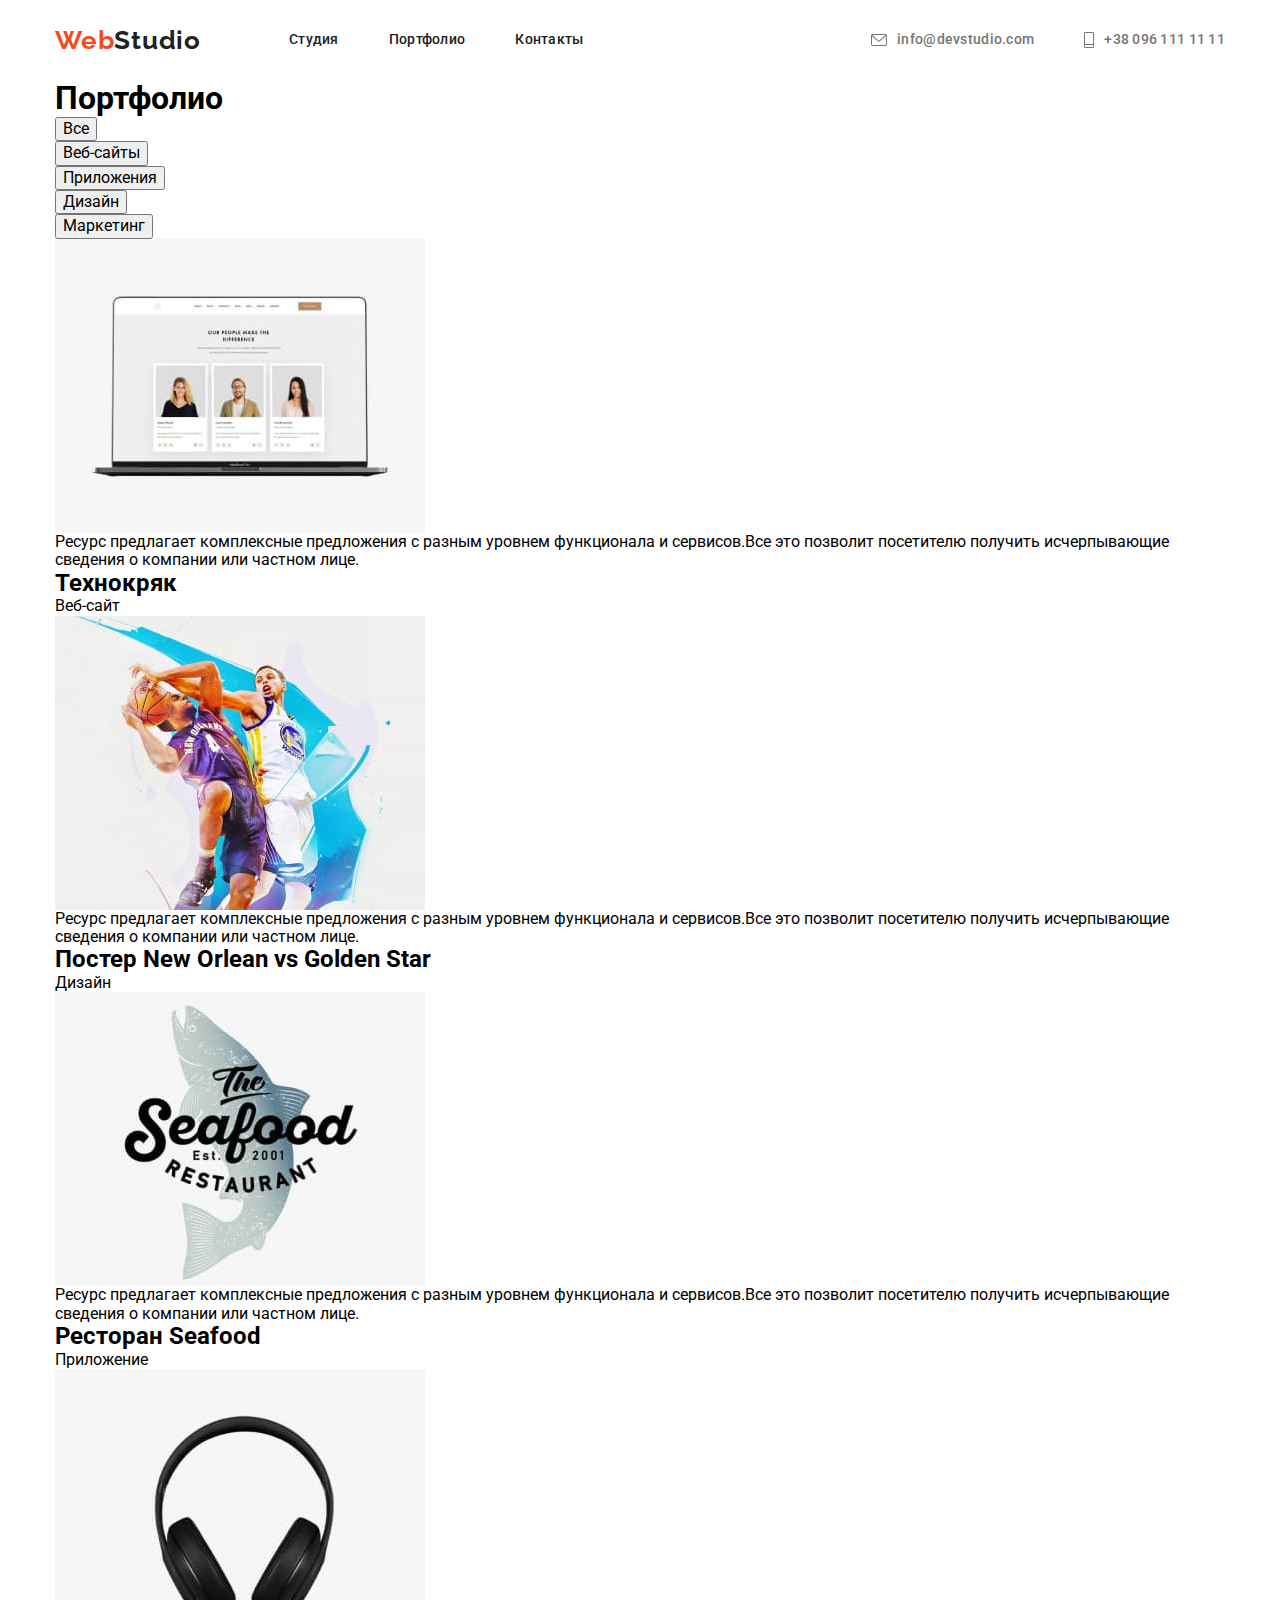
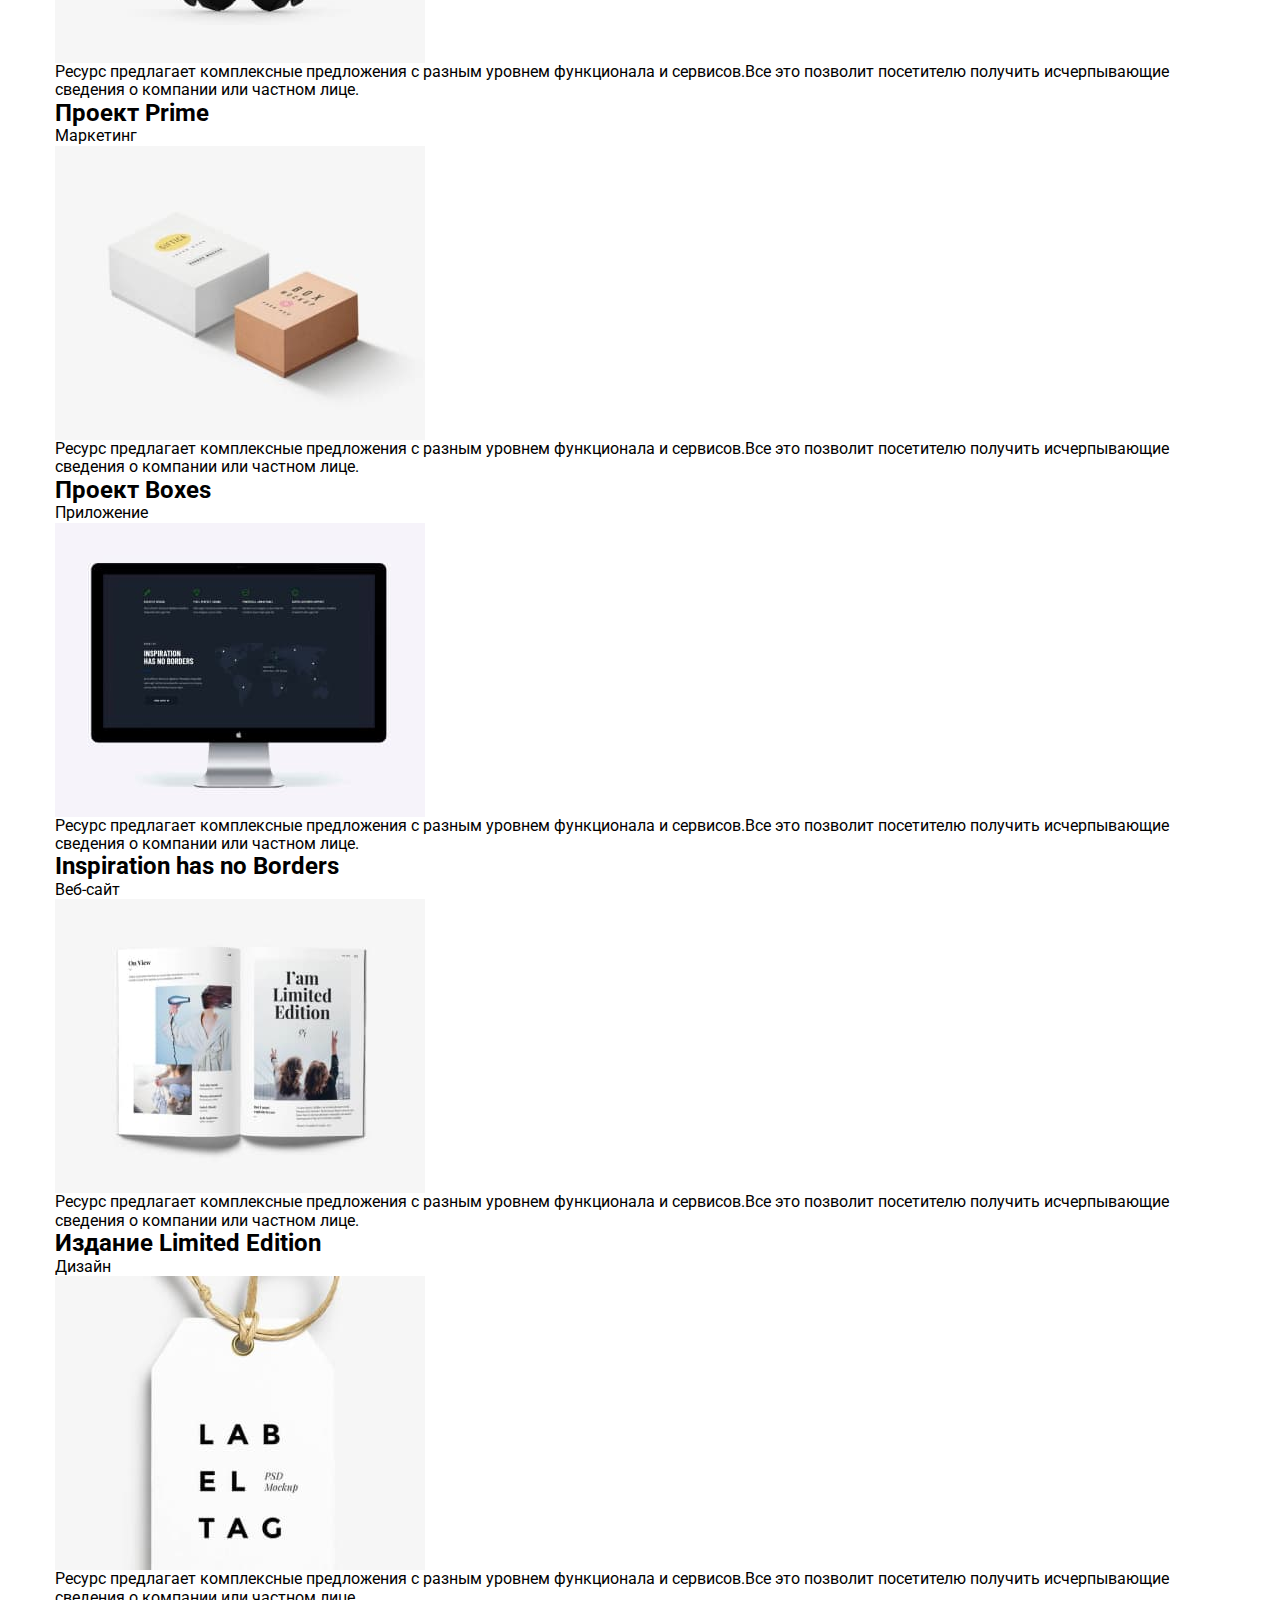
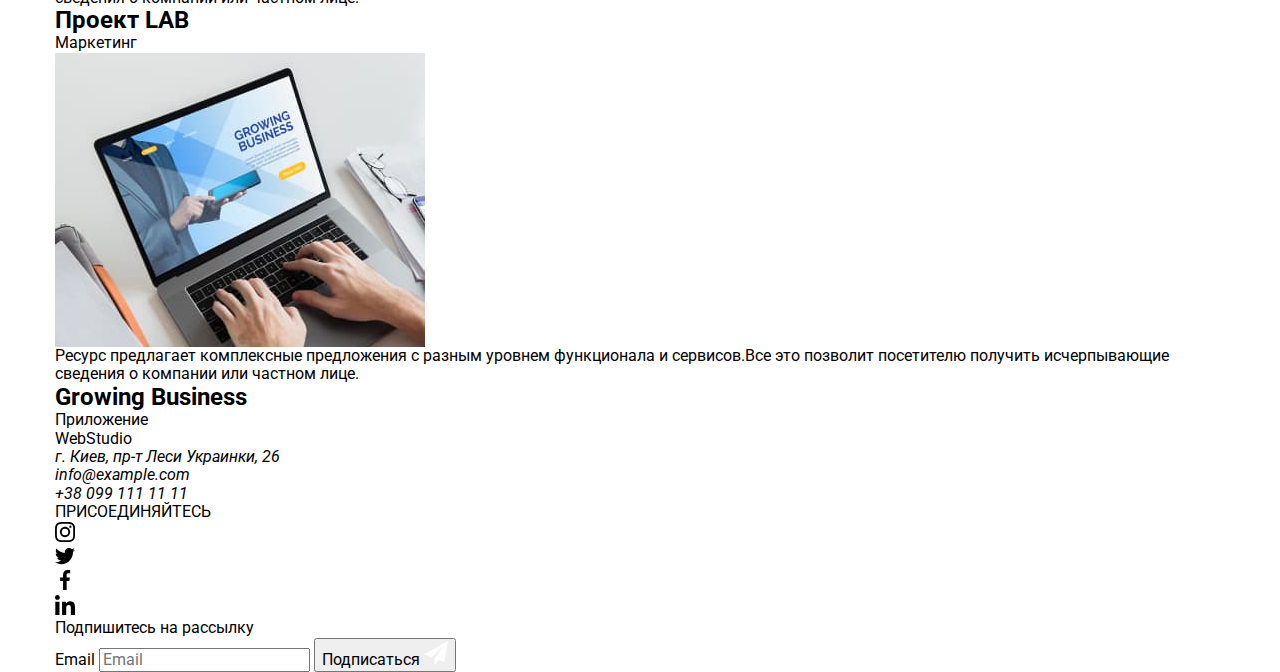
==== commit d46c8f5c: "header edited" ====
--- a/portfolio.html
+++ b/portfolio.html
@@ -9,7 +9,7 @@
     <link rel="preconnect" href="https://fonts.gstatic.com" crossorigin>
     <link href="https://fonts.googleapis.com/css2?family=Raleway:wght@700&family=Roboto:wght@400;500;700;900&display=swap" rel="stylesheet">  
     <link rel="stylesheet" href="https://cdnjs.cloudflare.com/ajax/libs/modern-normalize/1.1.0/modern-normalize.min.css">
-    <link rel="stylesheet" href="./css/styles.css"> 
+    <link rel="stylesheet" href="./css/main.min.css"> 
 </head>
 <body>
      <!--Навігація у шапці-->
--- a/css/main.min.css
+++ b/css/main.min.css
@@ -0,0 +1,2 @@
+html{-webkit-box-sizing:border-box;box-sizing:border-box}*,*::after,*::before{-webkit-box-sizing:inherit;box-sizing:inherit}body{font-family:Roboto, sans-serif}h1,h2,h3,h4,h5,h6,p{margin:0}ul{margin:0;padding:0;list-style:none;text-decoration:none}a{text-decoration:none;color:inherit}img{display:block;max-width:100%;height:auto}:root{--main-color:#212121;--secondary-color:#757575;--main-background-color:#F5F4FA;--secondary-background-color:#2F303A;--accent-color: #f34b21;--text-color: #FFFFFF;--contacts-text-color: rgba(255, 255, 255, 0.6);--layout-color: rgba(243, 86, 33, 0.9)}.container{width:1200px;padding-left:15px;padding-right:15px;margin:0 auto}.header__container{display:-webkit-box;display:-ms-flexbox;display:flex;-webkit-box-align:center;-ms-flex-align:center;align-items:center;-webkit-box-pack:center;-ms-flex-pack:center;justify-content:center;border-bottom:-1px solid #ececec}.navigation{display:-webkit-box;display:-ms-flexbox;display:flex;-webkit-box-align:center;-ms-flex-align:center;align-items:center}.navigation__logo{font-family:'Raleway';font-style:normal;font-weight:700;font-size:26px;line-height:1.19;letter-spacing:0.03em;text-decoration:none}.navigation__logo.accent{color:var(--accent-color)}.navigation__logo.basic{color:var(--main-color)}.navigation__link{color:var(--main-color);text-decoration:none;-webkit-transition:color 250ms cubic-bezier(0.4, 0, 0.2, 1);transition:color 250ms cubic-bezier(0.4, 0, 0.2, 1)}.navigation__link:hover,.navigation__link:focus,.navigation__link:active{background-color:transparent;color:var(--accent-color)}.navigation__link{cursor:pointer;text-decoration:none}.navigation__link{padding-top:32px;padding-bottom:32px;position:relative}.navigation__link::after{position:absolute;content:"";display:block;width:100%;height:5px;background-color:var(--accent-color);left:0;bottom:0;border-radius:2px;opacity:0;-webkit-transition:opacity 250ms cubic-bezier(0.4, 0, 0.2, 1);transition:opacity 250ms cubic-bezier(0.4, 0, 0.2, 1)}.navigation__link:hover::after{opacity:1}.navigation__list{display:-webkit-box;display:-ms-flexbox;display:flex;margin-left:88px}.navigation__item{font-weight:500;font-size:14px;line-height:1.14;letter-spacing:0.02em;text-decoration:none;list-style-type:none;color:var(--main-color);background-color:transparent}.navigation__item:not(:last-child){margin-right:50px}.navigation__link{display:-webkit-box;display:-ms-flexbox;display:flex;-webkit-box-align:center;-ms-flex-align:center;align-items:center}.address{display:-webkit-box;display:-ms-flexbox;display:flex;-webkit-box-align:center;-ms-flex-align:center;align-items:center;margin-left:auto}.address__list{margin-left:auto;display:-webkit-box;display:-ms-flexbox;display:flex;-webkit-box-align:center;-ms-flex-align:center;align-items:center;color:var(--secondary-color);font-weight:500;font-size:14px;line-height:1.14;letter-spacing:0.02em;text-decoration:none;list-style-type:none}.address__item:not(:last-child){margin-right:50px}.address__link{display:-webkit-box;display:-ms-flexbox;display:flex;padding-top:32px;padding-bottom:32px;-webkit-box-align:center;-ms-flex-align:center;align-items:center;-webkit-transition:color 250ms cubic-bezier(0.4, 0, 0.2, 1);transition:color 250ms cubic-bezier(0.4, 0, 0.2, 1);list-style-type:none;color:var(--secondary-color);text-decoration:none}.address__link:hover,.address__link:focus,.address__link:active{background-color:transparent;color:var(--accent-color)}.address__link{cursor:pointer}.address__icon{margin-right:10px;fill:currentColor;-webkit-transition:color 250ms cubic-bezier(0.4, 0, 0.2, 1);transition:color 250ms cubic-bezier(0.4, 0, 0.2, 1)}.address__icon:hover,.address__icon:focus{color:var(--accent-color)}
+/*# sourceMappingURL=main.min.css.map */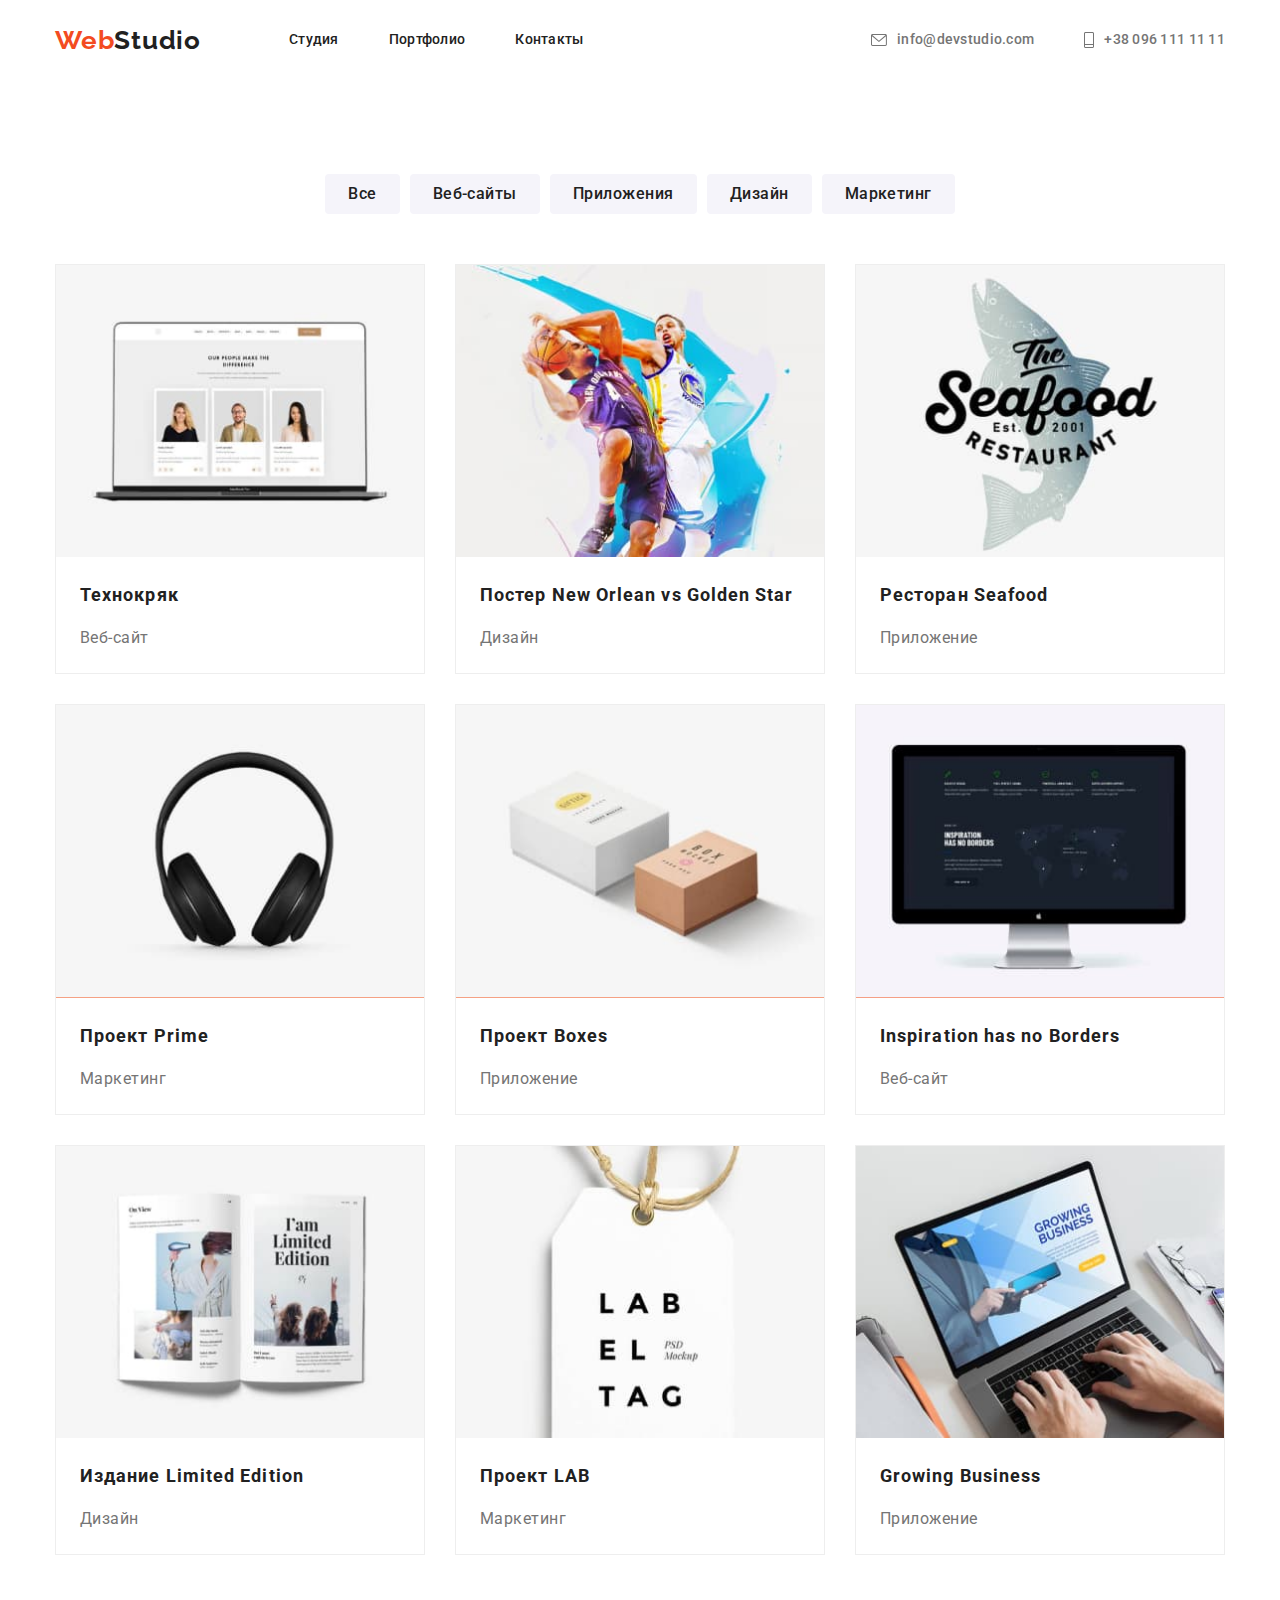
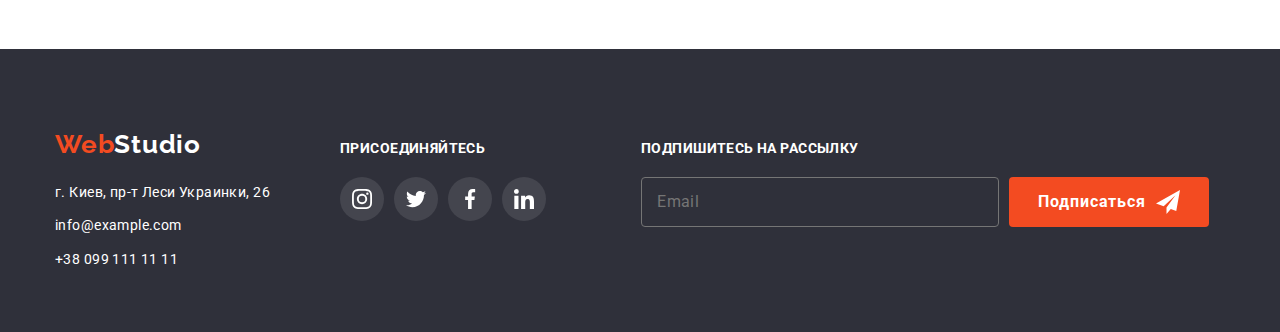
==== commit 8522ca91: "еклырощ" ====
--- a/portfolio.html
+++ b/portfolio.html
@@ -196,21 +196,21 @@
       <footer class="footer">
         <div class="container footer__container">
           <div>
-            <div class="webstudio">
-            <a class="logotype" href="./index.html">
-              <span class="logotype start">Web</span><span class="logotype end">Studio</span>
+            <div class="footer__logo">
+            <a class="footer__logotype" href="./index.html">
+              <span class="footer__logotype start">Web</span><span class="footer__logotype end">Studio</span>
             </a>
           </div> 
-          <address class="address-footer">
-              <ul class="info-list">
-                  <li class="list-item">
-                    <a class="map" href="https://www.google.com/maps/d/u/0/viewer?mid=10uSM3H-mIU3GznYo2szRIEphczw&hl=en_US&ll=50.427326999999984%2C30.538092&z=17">г. Киев, пр-т Леси Украинки, 26</a>
-                  </li>
-                  <li class="list-item">
-                    <a class="contact-footer" href="mailto:info@example.com">info@example.com</a>
-                  </li>
-                  <li class="list-item">
-                    <a class="contact-footer" href="tel:+380991111111">+38 099 111 11 11</a>
+          <address class="footer__address">
+              <ul class="footer__list">
+                  <li class="footer__item">
+                    <a class="footer__map" href="https://www.google.com/maps/d/u/0/viewer?mid=10uSM3H-mIU3GznYo2szRIEphczw&hl=en_US&ll=50.427326999999984%2C30.538092&z=17">г. Киев, пр-т Леси Украинки, 26</a>
+                  </li>
+                  <li class="footer__item">
+                    <a class="footer__contacts" href="mailto:info@example.com">info@example.com</a>
+                  </li>
+                  <li class="footer__item">
+                    <a class="footer__contacts" href="tel:+380991111111">+38 099 111 11 11</a>
                   </li>
               </ul>
           </address>     
--- a/css/main.min.css
+++ b/css/main.min.css
@@ -1,2 +1,2 @@
-html{-webkit-box-sizing:border-box;box-sizing:border-box}*,*::after,*::before{-webkit-box-sizing:inherit;box-sizing:inherit}body{font-family:Roboto, sans-serif}h1,h2,h3,h4,h5,h6,p{margin:0}ul{margin:0;padding:0;list-style:none;text-decoration:none}a{text-decoration:none;color:inherit}img{display:block;max-width:100%;height:auto}:root{--main-color:#212121;--secondary-color:#757575;--main-background-color:#F5F4FA;--secondary-background-color:#2F303A;--accent-color: #f34b21;--text-color: #FFFFFF;--contacts-text-color: rgba(255, 255, 255, 0.6);--layout-color: rgba(243, 86, 33, 0.9)}.container{width:1200px;padding-left:15px;padding-right:15px;margin:0 auto}.header__container{display:-webkit-box;display:-ms-flexbox;display:flex;-webkit-box-align:center;-ms-flex-align:center;align-items:center;-webkit-box-pack:center;-ms-flex-pack:center;justify-content:center;border-bottom:-1px solid #ececec}.navigation{display:-webkit-box;display:-ms-flexbox;display:flex;-webkit-box-align:center;-ms-flex-align:center;align-items:center}.navigation__logo{font-family:'Raleway';font-style:normal;font-weight:700;font-size:26px;line-height:1.19;letter-spacing:0.03em;text-decoration:none}.navigation__logo.accent{color:var(--accent-color)}.navigation__logo.basic{color:var(--main-color)}.navigation__link{color:var(--main-color);text-decoration:none;-webkit-transition:color 250ms cubic-bezier(0.4, 0, 0.2, 1);transition:color 250ms cubic-bezier(0.4, 0, 0.2, 1)}.navigation__link:hover,.navigation__link:focus,.navigation__link:active{background-color:transparent;color:var(--accent-color)}.navigation__link{cursor:pointer;text-decoration:none}.navigation__link{padding-top:32px;padding-bottom:32px;position:relative}.navigation__link::after{position:absolute;content:"";display:block;width:100%;height:5px;background-color:var(--accent-color);left:0;bottom:0;border-radius:2px;opacity:0;-webkit-transition:opacity 250ms cubic-bezier(0.4, 0, 0.2, 1);transition:opacity 250ms cubic-bezier(0.4, 0, 0.2, 1)}.navigation__link:hover::after{opacity:1}.navigation__list{display:-webkit-box;display:-ms-flexbox;display:flex;margin-left:88px}.navigation__item{font-weight:500;font-size:14px;line-height:1.14;letter-spacing:0.02em;text-decoration:none;list-style-type:none;color:var(--main-color);background-color:transparent}.navigation__item:not(:last-child){margin-right:50px}.navigation__link{display:-webkit-box;display:-ms-flexbox;display:flex;-webkit-box-align:center;-ms-flex-align:center;align-items:center}.address{display:-webkit-box;display:-ms-flexbox;display:flex;-webkit-box-align:center;-ms-flex-align:center;align-items:center;margin-left:auto}.address__list{margin-left:auto;display:-webkit-box;display:-ms-flexbox;display:flex;-webkit-box-align:center;-ms-flex-align:center;align-items:center;color:var(--secondary-color);font-weight:500;font-size:14px;line-height:1.14;letter-spacing:0.02em;text-decoration:none;list-style-type:none}.address__item:not(:last-child){margin-right:50px}.address__link{display:-webkit-box;display:-ms-flexbox;display:flex;padding-top:32px;padding-bottom:32px;-webkit-box-align:center;-ms-flex-align:center;align-items:center;-webkit-transition:color 250ms cubic-bezier(0.4, 0, 0.2, 1);transition:color 250ms cubic-bezier(0.4, 0, 0.2, 1);list-style-type:none;color:var(--secondary-color);text-decoration:none}.address__link:hover,.address__link:focus,.address__link:active{background-color:transparent;color:var(--accent-color)}.address__link{cursor:pointer}.address__icon{margin-right:10px;fill:currentColor;-webkit-transition:color 250ms cubic-bezier(0.4, 0, 0.2, 1);transition:color 250ms cubic-bezier(0.4, 0, 0.2, 1)}.address__icon:hover,.address__icon:focus{color:var(--accent-color)}
+html{-webkit-box-sizing:border-box;box-sizing:border-box}*,*::after,*::before{-webkit-box-sizing:inherit;box-sizing:inherit}body{font-family:Roboto, sans-serif}h1,h2,h3,h4,h5,h6,p{margin:0}ul{margin:0;padding:0;list-style:none;text-decoration:none}a{text-decoration:none;color:inherit}img{display:block;max-width:100%;height:auto}:root{--main-color:#212121;--secondary-color:#757575;--main-background-color:#F5F4FA;--secondary-background-color:#2F303A;--accent-color: #f34b21;--text-color: #FFFFFF;--contacts-text-color: rgba(255, 255, 255, 0.6);--layout-color: rgba(243, 86, 33, 0.9)}.container{width:1200px;padding-left:15px;padding-right:15px;margin:0 auto}.header__container{display:-webkit-box;display:-ms-flexbox;display:flex;-webkit-box-align:center;-ms-flex-align:center;align-items:center;-webkit-box-pack:center;-ms-flex-pack:center;justify-content:center;border-bottom:-1px solid #ececec}.navigation{display:-webkit-box;display:-ms-flexbox;display:flex;-webkit-box-align:center;-ms-flex-align:center;align-items:center}.navigation__logo{font-family:'Raleway';font-style:normal;font-weight:700;font-size:26px;line-height:1.19;letter-spacing:0.03em;text-decoration:none}.navigation__logo.accent{color:var(--accent-color)}.navigation__logo.basic{color:var(--main-color)}.navigation__link{color:var(--main-color);text-decoration:none;-webkit-transition:color 250ms cubic-bezier(0.4, 0, 0.2, 1);transition:color 250ms cubic-bezier(0.4, 0, 0.2, 1)}.navigation__link:hover,.navigation__link:focus,.navigation__link:active{background-color:transparent;color:var(--accent-color)}.navigation__link{cursor:pointer;text-decoration:none}.navigation__link{padding-top:32px;padding-bottom:32px;position:relative}.navigation__link::after{position:absolute;content:"";display:block;width:100%;height:5px;background-color:var(--accent-color);left:0;bottom:0;border-radius:2px;opacity:0;-webkit-transition:opacity 250ms cubic-bezier(0.4, 0, 0.2, 1);transition:opacity 250ms cubic-bezier(0.4, 0, 0.2, 1)}.navigation__link:hover::after{opacity:1}.navigation__list{display:-webkit-box;display:-ms-flexbox;display:flex;margin-left:88px}.navigation__item{font-weight:500;font-size:14px;line-height:1.14;letter-spacing:0.02em;text-decoration:none;list-style-type:none;color:var(--main-color);background-color:transparent}.navigation__item:not(:last-child){margin-right:50px}.navigation__link{display:-webkit-box;display:-ms-flexbox;display:flex;-webkit-box-align:center;-ms-flex-align:center;align-items:center}.address{display:-webkit-box;display:-ms-flexbox;display:flex;-webkit-box-align:center;-ms-flex-align:center;align-items:center;margin-left:auto}.address__list{margin-left:auto;display:-webkit-box;display:-ms-flexbox;display:flex;-webkit-box-align:center;-ms-flex-align:center;align-items:center;color:var(--secondary-color);font-weight:500;font-size:14px;line-height:1.14;letter-spacing:0.02em;text-decoration:none;list-style-type:none}.address__item:not(:last-child){margin-right:50px}.address__link{display:-webkit-box;display:-ms-flexbox;display:flex;padding-top:32px;padding-bottom:32px;-webkit-box-align:center;-ms-flex-align:center;align-items:center;-webkit-transition:color 250ms cubic-bezier(0.4, 0, 0.2, 1);transition:color 250ms cubic-bezier(0.4, 0, 0.2, 1);list-style-type:none;color:var(--secondary-color);text-decoration:none}.address__link:hover,.address__link:focus,.address__link:active{background-color:transparent;color:var(--accent-color)}.address__link{cursor:pointer}.address__icon{margin-right:10px;fill:currentColor;-webkit-transition:color 250ms cubic-bezier(0.4, 0, 0.2, 1);transition:color 250ms cubic-bezier(0.4, 0, 0.2, 1)}.address__icon:hover,.address__icon:focus{color:var(--accent-color)}.hero{background-image:-webkit-gradient(linear, left top, right top, from(rgba(47,48,58,0.4)), to(rgba(47,48,58,0.4))),url("../images/hero.jpg");background-image:linear-gradient(to right, rgba(47,48,58,0.4), rgba(47,48,58,0.4)),url("../images/hero.jpg");background-repeat:no-repeat;background-position:center;background-size:cover;text-align:center;padding-top:200px;padding-bottom:200px;max-width:1600px;height:600px;margin-left:auto;margin-right:auto}.hero__header{color:var(--text-color);font-weight:900;font-size:44px;line-height:1.36;text-align:center;letter-spacing:0.06em;text-transform:uppercase;padding-bottom:30px}.hero__button{border-radius:4px;padding:10px 32px;border:1px solid transparent;-webkit-box-align:center;-ms-flex-align:center;align-items:center;text-align:center;font-weight:700;font-size:16px;line-height:1.87;letter-spacing:0.06em;color:var(--text-color);background-color:var(--accent-color);-webkit-transition:color 250ms cubic-bezier(0.4, 0, 0.2, 1);transition:color 250ms cubic-bezier(0.4, 0, 0.2, 1)}.hero__button:hover,.hero__button:focus,.hero__button:active{background:var(--accent-color);color:var(--text-color)}.hero__button{cursor:pointer}.section{padding-top:94px;padding-bottom:94px}.heading{font-weight:700;font-size:36px;line-height:1.16;text-align:center;letter-spacing:0.03em;color:var(--main-color);margin-bottom:50px}.visually-hidden{position:absolute;width:1px;height:1px;margin:-1px;border:0;padding:0;white-space:nowrap;-webkit-clip-path:inset(100%);clip-path:inset(100%);clip:rect(0 0 0 0);overflow:hidden}.feature__list{display:-webkit-box;display:-ms-flexbox;display:flex}.feature__item{width:270px;list-style-type:none;text-decoration:none}.feature__item:not(:last-child){margin-right:30px}.feature__name{font-weight:700;font-size:14px;line-height:1.16;letter-spacing:0.03em;text-transform:uppercase;color:var(--main-color);margin-bottom:10px}.feature__description{font-weight:400;font-size:14px;line-height:1.71;letter-spacing:0.03em;color:var(--secondary-color)}.feature__background{padding:25px 100px;-webkit-box-pack:center;-ms-flex-pack:center;justify-content:center;-webkit-box-align:center;-ms-flex-align:center;align-items:center;margin-bottom:30px;background-color:#dbdbde}.design{padding-top:0}.design__list{display:-webkit-box;display:-ms-flexbox;display:flex}.design__item{width:370px;position:relative}.design__item:not(:last-child){margin-right:30px}.design__app{font-weight:700;font-size:14px;line-height:1.14;text-align:center;letter-spacing:0.03em;text-transform:uppercase;color:var(--text-color)}.design__overlay{position:absolute;display:-webkit-box;display:-ms-flexbox;display:flex;-webkit-box-pack:center;-ms-flex-pack:center;justify-content:center;-webkit-box-align:center;-ms-flex-align:center;align-items:center;width:370px;height:70px;left:0;bottom:0;background-color:rgba(47,48,58,0.8)}.team__list{display:-webkit-box;display:-ms-flexbox;display:flex}.team__item{-webkit-box-shadow:0px 1px 3px rgba(0,0,0,0.12),0px 1px 1px rgba(0,0,0,0.14),0px 2px 1px rgba(0,0,0,0.2);box-shadow:0px 1px 3px rgba(0,0,0,0.12),0px 1px 1px rgba(0,0,0,0.14),0px 2px 1px rgba(0,0,0,0.2);border-radius:0px 0px 4px 4px;-webkit-box-shadow:0 10px 10px -5px rgba(0,0,0,0.3);box-shadow:0 10px 10px -5px rgba(0,0,0,0.3)}.team__item:not(:last-child){margin-right:30px}.team__name{font-weight:500;font-size:16px;line-height:1.18;text-align:center;letter-spacing:0.03em;color:var(--main-color);margin-bottom:10px}.team__info{margin-top:30px;margin-bottom:16px}.team__occupation{font-weight:400;font-size:16px;line-height:1.18;text-align:center;letter-spacing:0.03em;color:var(--secondary-color)}.network__list{display:-webkit-box;display:-ms-flexbox;display:flex;-webkit-box-pack:center;-ms-flex-pack:center;justify-content:center;margin-top:30px;margin-bottom:30px}.network__link{fill:#AFB1B8;width:44px;height:44px;display:-webkit-box;display:-ms-flexbox;display:flex;border-radius:50%;-webkit-box-pack:center;-ms-flex-pack:center;justify-content:center;-webkit-box-align:center;-ms-flex-align:center;align-items:center;-webkit-transition:background-color 250ms cubic-bezier(0.4, 0, 0.2, 1),fill 250ms cubic-bezier(0.4, 0, 0.2, 1),border-radius 250ms cubic-bezier(0.4, 0, 0.2, 1);transition:background-color 250ms cubic-bezier(0.4, 0, 0.2, 1),fill 250ms cubic-bezier(0.4, 0, 0.2, 1),border-radius 250ms cubic-bezier(0.4, 0, 0.2, 1)}.network__link:hover,.network__link:focus{background-color:var(--accent-color);border-radius:50%;fill:var(--text-color)}.network__item:not(:last-child){margin-right:10px}.clients__list{display:-webkit-box;display:-ms-flexbox;display:flex}.clients__item{display:-webkit-box;display:-ms-flexbox;display:flex;-webkit-box-align:center;-ms-flex-align:center;align-items:center;-webkit-box-pack:center;-ms-flex-pack:center;justify-content:center;cursor:pointer;width:170px}.clients__item:not(:last-child){margin-right:30px}.clients__link{fill:#AFB1B8;display:-webkit-box;display:-ms-flexbox;display:flex;width:170px;height:92px;-webkit-box-pack:center;-ms-flex-pack:center;justify-content:center;-webkit-box-align:center;-ms-flex-align:center;align-items:center;color:#AFB1B8;border:1px solid #AFB1B8;border-radius:4px;cursor:pointer;-webkit-transition:color 250ms cubic-bezier(0.4, 0, 0.2, 1),border 250ms cubic-bezier(0.4, 0, 0.2, 1);transition:color 250ms cubic-bezier(0.4, 0, 0.2, 1),border 250ms cubic-bezier(0.4, 0, 0.2, 1)}.clients__link:hover,.clients__link:focus{color:var(--accent-color);border:1px solid var(--accent-color)}.clients__logo{fill:currentColor}.button__list{display:-webkit-box;display:-ms-flexbox;display:flex;-webkit-box-pack:center;-ms-flex-pack:center;justify-content:center;list-style-type:none;margin-bottom:50px}.button__item:not(:last-child){margin-right:10px}.btn{display:inline-block;border-radius:4px;padding:6px 22px;min-width:72px;border:1px solid transparent;font-weight:500;font-size:16px;line-height:1.62;text-align:center;letter-spacing:0.03em;text-align:center;color:var(--main-color);background-color:var(--main-background-color);-webkit-transition:background-color 250ms cubic-bezier(0.4, 0, 0.2, 1),color 250ms cubic-bezier(0.4, 0, 0.2, 1);transition:background-color 250ms cubic-bezier(0.4, 0, 0.2, 1),color 250ms cubic-bezier(0.4, 0, 0.2, 1);cursor:pointer}.btn:hover,.btn:focus,.btn:active{background:var(--accent-color);color:var(--text-color)}.btn{display:inline-block;border-radius:4px;padding:6px 22px;min-width:72px;border:1px solid transparent;font-weight:500;font-size:16px;line-height:1.62;text-align:center;letter-spacing:0.03em;text-align:center;color:var(--main-color);background-color:var(--main-background-color);-webkit-transition:background-color 250ms cubic-bezier(0.4, 0, 0.2, 1),color 250ms cubic-bezier(0.4, 0, 0.2, 1);transition:background-color 250ms cubic-bezier(0.4, 0, 0.2, 1),color 250ms cubic-bezier(0.4, 0, 0.2, 1)}.card__text{font-weight:400;font-size:18px;line-height:1.55;letter-spacing:0.03em;color:var(--text-color)}.card__text{content:"";position:absolute;display:-webkit-box;display:-ms-flexbox;display:flex;bottom:0;left:0;width:100%;height:100%;background:var(--layout-color);padding:63px 24px;-webkit-transform:translateY(100%);transform:translateY(100%);-webkit-transition:-webkit-transform 1500ms cubic-bezier(0.4, 0, 0.2, 1);transition:-webkit-transform 1500ms cubic-bezier(0.4, 0, 0.2, 1);transition:transform 1500ms cubic-bezier(0.4, 0, 0.2, 1);transition:transform 1500ms cubic-bezier(0.4, 0, 0.2, 1), -webkit-transform 1500ms cubic-bezier(0.4, 0, 0.2, 1)}.card__link:focus .card__text,.card__link:hover .card__text{-webkit-transform:translateY(0);transform:translateY(0)}.card__link{text-decoration:none}.card__list{display:-webkit-box;display:-ms-flexbox;display:flex;-ms-flex-wrap:wrap;flex-wrap:wrap;list-style-type:none;text-decoration:none}.card__item{margin-right:30px;margin-bottom:30px}.card__item:nth-child(3n){margin-right:0}.card__item:nth-last-child(-n+3){margin-bottom:0}.card__item{width:370px;border:1px solid #EEEEEE;-webkit-transition:-webkit-box-shadow 250ms cubic-bezier(0.4, 0, 0.2, 1);transition:-webkit-box-shadow 250ms cubic-bezier(0.4, 0, 0.2, 1);transition:box-shadow 250ms cubic-bezier(0.4, 0, 0.2, 1);transition:box-shadow 250ms cubic-bezier(0.4, 0, 0.2, 1), -webkit-box-shadow 250ms cubic-bezier(0.4, 0, 0.2, 1)}.card__item:hover,.card__item:focus{-webkit-box-shadow:0px 1px 1px rgba(0,0,0,0.12),0px 4px 4px rgba(0,0,0,0.06),1px 4px 6px rgba(0,0,0,0.16);box-shadow:0px 1px 1px rgba(0,0,0,0.12),0px 4px 4px rgba(0,0,0,0.06),1px 4px 6px rgba(0,0,0,0.16)}.card__name{font-weight:700;font-size:18px;line-height:2;letter-spacing:0.06em;color:var(--main-color);text-decoration:none;padding-top:20px;padding-left:24px;padding-right:24px;margin-bottom:10px}.card__type{font-weight:400;font-size:16px;line-height:1.87;letter-spacing:0.03em;color:var(--secondary-color);text-decoration:none;padding-bottom:20px;padding-left:24px;padding-right:24px}.card__item{overflow:hidden}.card__layout{position:relative;overflow:hidden}.card__item:hover .project-info,.card__item:focus .project-info{-webkit-transform:translateY(0);transform:translateY(0)}.footer__container{max-width:1600px;display:-webkit-box;display:-ms-flexbox;display:flex;-webkit-box-align:baseline;-ms-flex-align:baseline;align-items:baseline}.footer__logo{margin-top:20px;margin-bottom:20px}.footer__logotype{font-family:'Raleway';font-weight:700;font-size:26px;line-height:1.19;letter-spacing:0.03em;text-decoration:none}.footer__logotype.start{color:var(--accent-color)}.footer__logotype.end{color:var(--text-color)}.footer{padding-top:60px;padding-bottom:60px;background:var(--secondary-background-color);font-style:normal;font-weight:400;font-size:14px;line-height:1.7;letter-spacing:0.03em}.footer__address{font-style:normal;font-size:14px;line-height:1.7;letter-spacing:0.03em}.footer__item:not(:last-child){margin-bottom:10px}.footer__map{color:var(--text-color);text-decoration:none}.footer__contacts{color:var(--text-color);text-decoration:none}.join{display:block;margin-left:70px}.join__text{font-style:normal;font-weight:700;font-size:14px;line-height:1.14;letter-spacing:0.03em;text-transform:uppercase;color:var(--text-color);margin-bottom:20px}.join__list{display:-webkit-box;display:-ms-flexbox;display:flex;-webkit-box-pack:center;-ms-flex-pack:center;justify-content:center}.join__item:not(:last-child){margin-right:10px}.join__link{fill:#ffffff;width:44px;height:44px;display:-webkit-box;display:-ms-flexbox;display:flex;background-color:rgba(255,255,255,0.1);border-radius:50%;-webkit-box-pack:center;-ms-flex-pack:center;justify-content:center;-webkit-box-align:center;-ms-flex-align:center;align-items:center;-webkit-transition:background-color 250ms cubic-bezier(0.4, 0, 0.2, 1);transition:background-color 250ms cubic-bezier(0.4, 0, 0.2, 1)}.join__link:hover,.join__link:focus{background-color:var(--accent-color)}.subscription{display:block;margin-left:95px}.subscription__text{font-style:normal;font-weight:700;font-size:14px;line-height:1.14;letter-spacing:0.03em;text-transform:uppercase;color:var(--text-color);margin-bottom:20px}.subscription__form{display:-webkit-box;display:-ms-flexbox;display:flex;-webkit-box-pack:center;-ms-flex-pack:center;justify-content:center;-webkit-box-align:center;-ms-flex-align:center;align-items:center}.subscription__input{width:358px;height:50px;margin-right:10px;padding:15px;background:var(--secondary-background-color);border-radius:4px;border:1px solid var(--secondary-color);outline:0px;color:var(--text-color);-webkit-transition:border-color 250ms cubic-bezier(0.4, 0, 0.2, 1),-webkit-box-shadow 250ms cubic-bezier(0.4, 0, 0.2, 1);transition:border-color 250ms cubic-bezier(0.4, 0, 0.2, 1),-webkit-box-shadow 250ms cubic-bezier(0.4, 0, 0.2, 1);transition:box-shadow 250ms cubic-bezier(0.4, 0, 0.2, 1),border-color 250ms cubic-bezier(0.4, 0, 0.2, 1);transition:box-shadow 250ms cubic-bezier(0.4, 0, 0.2, 1),border-color 250ms cubic-bezier(0.4, 0, 0.2, 1),-webkit-box-shadow 250ms cubic-bezier(0.4, 0, 0.2, 1)}.subscription__input::-webkit-input-placeholder{font-style:normal;font-weight:400;font-size:16px;line-height:1.25;letter-spacing:0.03em;color:var(--secondary-color)}.subscription__input:-ms-input-placeholder{font-style:normal;font-weight:400;font-size:16px;line-height:1.25;letter-spacing:0.03em;color:var(--secondary-color)}.subscription__input::-ms-input-placeholder{font-style:normal;font-weight:400;font-size:16px;line-height:1.25;letter-spacing:0.03em;color:var(--secondary-color)}.subscription__input::placeholder{font-style:normal;font-weight:400;font-size:16px;line-height:1.25;letter-spacing:0.03em;color:var(--secondary-color)}.subscription__input:hover,.subscription__input:focus{-webkit-box-shadow:0px 1px 1px rgba(0,0,0,0.12),0px 4px 4px rgba(0,0,0,0.06),1px 4px 6px rgba(0,0,0,0.16);box-shadow:0px 1px 1px rgba(0,0,0,0.12),0px 4px 4px rgba(0,0,0,0.06),1px 4px 6px rgba(0,0,0,0.16);border-color:var(--accent-color)}.subscription__button{display:-webkit-box;display:-ms-flexbox;display:flex;-webkit-box-align:center;-ms-flex-align:center;align-items:center;-webkit-box-pack:center;-ms-flex-pack:center;justify-content:center;width:200px;height:50px;background-color:var(--accent-color);border-radius:4px;border:transparent;-webkit-transition:-webkit-box-shadow 250ms cubic-bezier(0.4, 0, 0.2, 1);transition:-webkit-box-shadow 250ms cubic-bezier(0.4, 0, 0.2, 1);transition:box-shadow 250ms cubic-bezier(0.4, 0, 0.2, 1);transition:box-shadow 250ms cubic-bezier(0.4, 0, 0.2, 1), -webkit-box-shadow 250ms cubic-bezier(0.4, 0, 0.2, 1)}.subscription__button:hover,.subscription__button:focus{-webkit-box-shadow:0px 1px 1px rgba(0,0,0,0.12),0px 4px 4px rgba(0,0,0,0.06),1px 4px 6px rgba(0,0,0,0.16);box-shadow:0px 1px 1px rgba(0,0,0,0.12),0px 4px 4px rgba(0,0,0,0.06),1px 4px 6px rgba(0,0,0,0.16)}.subscription__button{cursor:pointer}.subscription__word{font-weight:700;font-size:16px;line-height:1.87;letter-spacing:0.06em;color:var(--text-color);display:-webkit-box;display:-ms-flexbox;display:flex;-webkit-box-align:center;-ms-flex-align:center;align-items:center;-webkit-box-pack:center;-ms-flex-pack:center;justify-content:center}.subscription__icon{margin-left:10px}.backdrop.is-hidden{opacity:0;pointer-events:none}.backdrop{position:fixed;top:0;left:0;width:100%;height:100%;opacity:1;-webkit-transition:opacity 250ms cubic-bezier(0.4, 0, 0.2, 1);transition:opacity 250ms cubic-bezier(0.4, 0, 0.2, 1);background:rgba(0,0,0,0.2)}.modal{position:absolute;top:50%;left:50%;-webkit-transform:translate(-50%, -50%);transform:translate(-50%, -50%);border-radius:4px;width:528px;min-height:581px;padding:40px;background-color:var(--main-background-color);background:#FFFFFF;-webkit-transition:opacity 250ms cubic-bezier(0.4, 0, 0.2, 1),-webkit-box-shadow 250ms cubic-bezier(0.4, 0, 0.2, 1);transition:opacity 250ms cubic-bezier(0.4, 0, 0.2, 1),-webkit-box-shadow 250ms cubic-bezier(0.4, 0, 0.2, 1);transition:opacity 250ms cubic-bezier(0.4, 0, 0.2, 1),box-shadow 250ms cubic-bezier(0.4, 0, 0.2, 1);transition:opacity 250ms cubic-bezier(0.4, 0, 0.2, 1),box-shadow 250ms cubic-bezier(0.4, 0, 0.2, 1),-webkit-box-shadow 250ms cubic-bezier(0.4, 0, 0.2, 1)}.modal:hover,.modal:focus{-webkit-box-shadow:0px 4px 4px rgba(0,0,0,0.25);box-shadow:0px 4px 4px rgba(0,0,0,0.25)}.close-button{position:absolute;top:8px;right:8px;width:30px;height:30px;background-color:var(--main-background-color);border:1px solid rgba(0,0,0,0.1);border-radius:50%;cursor:pointer;-webkit-transition:border 250ms cubic-bezier(0.4, 0, 0.2, 1),fill 250ms cubic-bezier(0.4, 0, 0.2, 1);transition:border 250ms cubic-bezier(0.4, 0, 0.2, 1),fill 250ms cubic-bezier(0.4, 0, 0.2, 1)}.close-button:hover,.close-button:focus{border:1px solid #bdbbbb;fill:var(--accent-color)}.window{display:-webkit-box;display:-ms-flexbox;display:flex;-webkit-box-orient:vertical;-webkit-box-direction:normal;-ms-flex-direction:column;flex-direction:column;-webkit-box-align:center;-ms-flex-align:center;align-items:center;-webkit-box-pack:center;-ms-flex-pack:center;justify-content:center}.leave-your-data{font-weight:700;font-size:20px;line-height:1.15;text-align:center;letter-spacing:0.03em;color:var(--main-text-color);text-shadow:0px 4px 4px rgba(0,0,0,0.25);margin-bottom:12px}.modal-form{display:-webkit-box;display:-ms-flexbox;display:flex;-webkit-box-orient:vertical;-webkit-box-direction:normal;-ms-flex-direction:column;flex-direction:column;-webkit-box-align:center;-ms-flex-align:center;align-items:center;-webkit-box-pack:center;-ms-flex-pack:center;justify-content:center}.form-label{position:relative;display:block;margin-bottom:10px}.modal-icon{position:absolute;top:70%;left:13px;-webkit-transform:translateY(-50%);transform:translateY(-50%);-webkit-transition:fill 250ms cubic-bezier(0.4, 0, 0.2, 1);transition:fill 250ms cubic-bezier(0.4, 0, 0.2, 1)}.form-input{width:448px;height:40px;border-radius:4px;border:2px solid rgba(33,33,33,0.2);padding:12px 16px;padding-left:42px;-webkit-transition:border 250ms cubic-bezier(0.4, 0, 0.2, 1);transition:border 250ms cubic-bezier(0.4, 0, 0.2, 1)}.form-input:focus ~ .modal-icon{fill:var(--accent-color)}.form-input:hover ~ .modal-icon{fill:var(--accent-color)}.form-input:hover,.form-input:focus{border-color:var(--accent-color);outline:0}.textarea:hover,.textarea:focus{border-color:var(--accent-color);outline:0}.field-type{top:-17px;left:0%;-webkit-transform:translateY(-50%);transform:translateY(-50%);display:inline-block;margin-bottom:5px;font-weight:400;font-size:12px;line-height:1.16;letter-spacing:0.01em;color:var(--secondary-text-color)}.textarea{width:448px;height:120px;resize:none;border-radius:4px;border:2px solid rgba(33,33,33,0.2);font-weight:400;font-size:12px;line-height:1.16;letter-spacing:0.01em;color:rgba(0,0,0,0.5);padding:12px 16px}.textarea::-webkit-input-placeholder{font-weight:400;font-size:12px;line-height:1.16;letter-spacing:0.01em;color:rgba(117,117,117,0.5)}.textarea:-ms-input-placeholder{font-weight:400;font-size:12px;line-height:1.16;letter-spacing:0.01em;color:rgba(117,117,117,0.5)}.textarea::-ms-input-placeholder{font-weight:400;font-size:12px;line-height:1.16;letter-spacing:0.01em;color:rgba(117,117,117,0.5)}.textarea::placeholder{font-weight:400;font-size:12px;line-height:1.16;letter-spacing:0.01em;color:rgba(117,117,117,0.5)}.checkbox-input{position:absolute;width:1px;height:1px;margin:-1px;border:0;padding:0;clip:rect(0 0 0 0);overflow:hidden}.checkbox-label{position:relative;display:-webkit-box;display:-ms-flexbox;display:flex;-webkit-box-pack:center;-ms-flex-pack:center;justify-content:center;-webkit-box-align:center;-ms-flex-align:center;align-items:center;margin-top:10px;margin-bottom:30px}.checkbox-input:checked+.check-icon{opacity:1;background-color:var(--accent-color);-webkit-transform:translateY(25%);transform:translateY(25%)}.check-icon{position:absolute;top:0;left:0;border-radius:2px;width:16px;height:15px;-webkit-transform:translateY(25%);transform:translateY(25%);opacity:0;-webkit-transition:opacity 250ms cubic-bezier(0.4, 0, 0.2, 1),-webkit-transform 250ms cubic-bezier(0.4, 0, 0.2, 1);transition:opacity 250ms cubic-bezier(0.4, 0, 0.2, 1),-webkit-transform 250ms cubic-bezier(0.4, 0, 0.2, 1);transition:transform 250ms cubic-bezier(0.4, 0, 0.2, 1),opacity 250ms cubic-bezier(0.4, 0, 0.2, 1);transition:transform 250ms cubic-bezier(0.4, 0, 0.2, 1),opacity 250ms cubic-bezier(0.4, 0, 0.2, 1),-webkit-transform 250ms cubic-bezier(0.4, 0, 0.2, 1)}.custom-checkbox{position:absolute;top:0;left:0;-webkit-transform:translateY(25%);transform:translateY(25%);display:block;width:16px;height:15px;border:2px solid black;border-radius:2px;-webkit-transition:border-color 250ms cubic-bezier(0.4, 0, 0.2, 1);transition:border-color 250ms cubic-bezier(0.4, 0, 0.2, 1)}.checkbox-input:hover ~ .custom-checkbox,.checkbox-input:focus ~ .custom-checkbox{border-color:var(--accent-color)}.checkbox-input:checked ~ .custom-checkbox{border-color:var(--accent-color)}.agreement-text{font-weight:400;font-size:14px;line-height:1.71;letter-spacing:0.03em;color:var(--secondary-text-color);margin-left:30px}.agreement-link{color:var(--accent-color)}.text-button{font-weight:700;font-size:16px;line-height:1.87;display:-webkit-box;display:-ms-flexbox;display:flex;-webkit-box-align:center;-ms-flex-align:center;align-items:center;text-align:center;-webkit-box-pack:center;-ms-flex-pack:center;justify-content:center;letter-spacing:0.06em;color:var(--text-color)}.send-button{width:200px;height:50px;background-color:var(--accent-color);border:transparent;border-radius:4px;margin-left:164px;margin-right:164px;-webkit-transition:background 250ms cubic-bezier(0.4, 0, 0.2, 1);transition:background 250ms cubic-bezier(0.4, 0, 0.2, 1)}.send-button:hover,.send-button:focus{background-color:#c63909}.send-button{cursor:pointer}
 /*# sourceMappingURL=main.min.css.map */